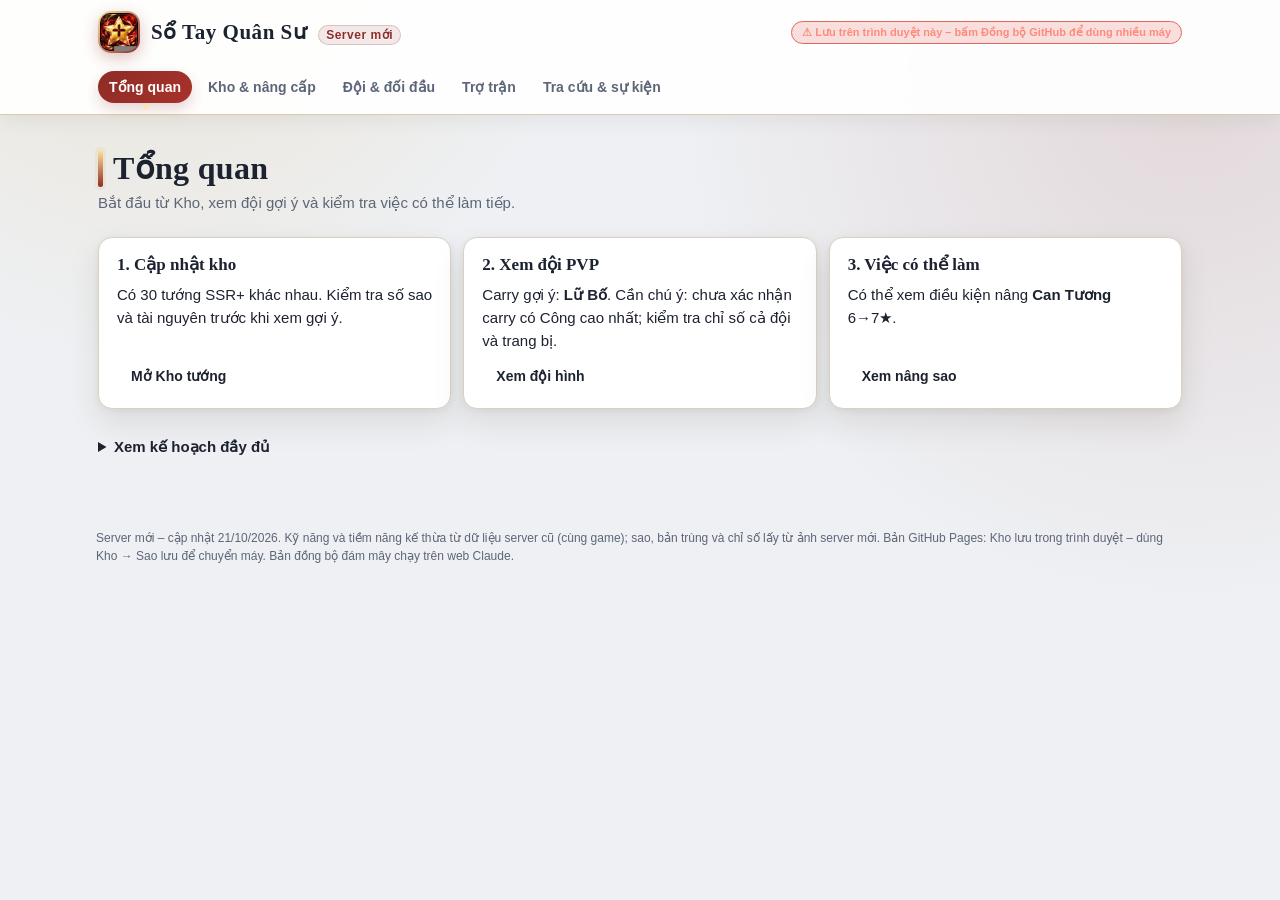
==== index.html @ fe2e0cab "Kỳ quan: Hoàng Hạc Lâu, Đại Nhạn Tháp vào Kho; đủ thiên phú Đại Nhạn Tháp Co-Authored-By: Claude Opu" ====
<!doctype html>
<html lang="vi">
<head>
<meta charset="utf-8">
<meta name="viewport" content="width=device-width, initial-scale=1, viewport-fit=cover">
<title>Sổ Tay Quân Sư S2</title>
<meta name="theme-color" content="#17130f">
<link rel="icon" href="assets/images/site-icon-fantasy.jpg">
<link rel="stylesheet" href="style.css?v=4750acec">
</head>
<body>

<header>
  <div class="bar">
    <div class="brand"><div class="seal"><img src="[data-uri]" alt="Biểu tượng Tam Quốc Tứ Thời Ca"></div><h1>Sổ Tay Quân Sư <small style="font:600 12px var(--body);color:var(--muted)">Server mới</small></h1></div><span class="sync" id="kSync2" style="margin-left:10px;font-size:11px">Đang tải…</span>
    <button class="nav-toggle" id="nav-toggle" type="button" aria-controls="app-nav" aria-expanded="false">Menu <span id="nav-current">Tổng quan</span></button>
    <div class="nav-backdrop" id="nav-backdrop" hidden></div>
    <nav id="app-nav" role="tablist" aria-label="Nhóm chức năng">
      <button id="nav-close" type="button">Đóng menu</button>
      <button role="tab" id="t-plan" aria-selected="true" data-tab="plan">Tổng quan</button>
      <button role="tab" id="t-kho-nangcap" aria-selected="false" data-tab="kho-nangcap">Kho &amp; nâng cấp</button>
      <button role="tab" id="t-doi-doidau" aria-selected="false" data-tab="doi-doidau">Đội &amp; đối đầu</button>
      <button role="tab" id="t-trotran" aria-selected="false" data-tab="trotran">Trợ trận</button>
      <button role="tab" id="t-tracuu" aria-selected="false" data-tab="tracuu">Tra cứu &amp; sự kiện</button>
    </nav>
  </div>
</header>
<main>
  <div class="subnav" id="subnav" hidden role="group"></div>
  <section id="plan">
    <h2>Tổng quan</h2>
    <p class="lead">Bắt đầu từ Kho, xem đội gợi ý và kiểm tra việc có thể làm tiếp.</p>
    <div id="planBox"><p class="meta">Đang tính…</p></div>
  </section>

  <section id="doi" hidden>
    <h2>Đội hình tối ưu</h2>
    <p class="lead">Xếp theo tiềm năng tối đa (đủ sao và Nhập Thánh). Bấm vào tướng để xem chi tiết kỹ năng.</p>
    <div class="modes" id="modes"></div>
    <div class="khobar" style="margin:8px 0"><button class="btn ghost" id="exTeam">Tải ảnh đội hình</button><span class="meta" id="exMsg"></span></div>
    <div id="teamview"></div>
    <div class="panel" id="teamOpt" style="margin-top:18px"></div>
    <div class="panel" id="teamLate" style="margin-top:18px"></div>
    <div class="panel" id="teamAlt" style="margin-top:18px"></div>
    <div class="panel" id="teamRadar" style="margin-top:18px"></div>
  </section>

  <section id="tuong" hidden>
    <h2>Danh sách tướng</h2>
    <p class="lead">Điểm 1–5 theo tiềm năng tối đa, do Claude chấm dựa trên mô tả kỹ năng trong ảnh, không phải số liệu của game.</p>
    <div class="tools">
      <input id="q" type="search" placeholder="Tìm tướng hoặc từ khóa kỹ năng (ví dụ: Nộ, choáng, khiên)" aria-label="Tìm tướng">
      <select id="sort" aria-label="Sắp xếp">
        <option value="tong">Sắp xếp: Tổng điểm</option>
        <option value="pvp">Sắp xếp: PVP</option>
        <option value="boss">Sắp xếp: Boss</option>
        <option value="pve">Sắp xếp: PVE</option>
        <option value="sao">Sắp xếp: Sao hiện tại</option>
        <option value="name">Sắp xếp: Tên</option>
      </select>
    </div>
    <div class="filters" id="filters"></div>
    <div class="grid" id="grid"></div>
    <div class="panel" id="cmpPanel" style="margin-top:18px">
      <h3>So sánh hai tướng</h3><p class="meta">Chọn 2 tướng, hoặc mở chi tiết một tướng rồi bấm "So sánh".</p>
      <div class="tools">
        <label for="analysis-hero1">Tướng 1</label><select id="analysis-hero1" aria-label="Chọn tướng thứ nhất"></select>
        <label for="analysis-hero2">Tướng 2</label><select id="analysis-hero2" aria-label="Chọn tướng thứ hai"></select>
      </div>
      <div id="analysis-compare" aria-live="polite"></div>
    </div>
  </section>


  <section id="vs" hidden>
    <h2>Đối đầu</h2>
    <p class="lead">Nhập tướng địch theo ô (1–3 hàng trước, 4–6 hàng sau). File phân loại vai trò và gợi ý đội khắc chế từ kho của bạn. Đây là gợi ý theo luật rút ra từ kỹ năng, không phải mô phỏng trận.</p>
    <div class="khobar"><label for="vsMode">Phụ bản</label><select id="vsMode"></select></div>
    <div class="panel" id="vsModeInfo" style="margin:8px 0 12px;padding:12px 14px"></div>
    <div class="khobar" id="vsCond" hidden><span>Điều kiện sao:</span>
      <label>Tử vong tối đa <select id="vsDeath"><option value="">không</option><option>0</option><option>1</option><option>2</option><option>3</option></select></label>
      <label>Tối đa <select id="vsPheMax"><option value="">–</option><option>0</option><option>1</option><option>2</option><option>3</option><option>4</option><option>5</option></select> tướng phe <select id="vsPhe"><option>3Q</option><option>Hán</option><option>Tần</option><option>Đường</option></select></label>
      <input id="vsCondTxt" placeholder="Điều kiện khác (ghi chú)" style="flex:1;min-width:140px"></div>
    <div class="khobar" id="vsWave" hidden><label for="vsN">Số tướng được ra trận</label><select id="vsN">${""}</select>
      <span>Ô có Buff:</span><span id="vsBuff"></span><input id="vsBuffTxt" placeholder="Buff là gì? (tùy chọn)" style="flex:1;min-width:160px"></div>
    <div class="khobar ocr" hidden><button class="btn" id="ocrPre">📷 Đọc ảnh trước trận</button><span class="meta" id="ocrPreMsg">Chọn ảnh màn hình "Chuẩn bị trước trận" – trang tự điền đội địch, cấp, sao, lực chiến.</span><input type="file" id="ocrPreF" accept="image/*" hidden></div>
    <div class="vsgrid" id="vsSlots"></div>
    <div class="khobar" style="margin-top:12px">
      <label for="vsLv">Cấp địch</label><input id="vsLv" type="number" min="1" placeholder="vd 153"><label for="vsSt">Sao địch</label><input id="vsSt" type="number" min="1" max="20" placeholder="vd 9" style="width:70px" title="Sao chung cho cả đội địch – ô nào khác thì nhập riêng ở ô đó">
      <label for="vsMy">Cấp đội mình <span class="meta">(= Cấp chung ở Kho)</span></label><input id="vsMy" type="number" min="1" placeholder="vd 130">
      <label for="vsLcMe">Lực chiến mình</label><input id="vsLcMe" placeholder="vd 290vạn6676" style="width:130px">
      <label for="vsLcEn">Lực chiến địch</label><input id="vsLcEn" placeholder="vd 307vạn3593" style="width:130px">
      <button class="btn" id="vsGo">Phân tích</button><button class="btn ghost" id="vsClr">Xóa</button>
    </div>
    <div id="vsOut"></div>
    <div class="panel" style="margin-top:16px"><h3>Nhật ký trận</h3>
      <p class="meta" style="margin:0 0 8px">Sau mỗi trận, lưu lại đội địch đang nhập ở trên kèm kết quả. Dần dần trang chỉ ra kiểu đội bạn hay thua.</p>
      <div class="khobar"><select id="blMode"></select><select id="blTeam" title="Đội của bạn đã đánh trận này"></select>
      <input id="blR" type="number" min="1" max="20" placeholder="Số hiệp" style="width:80px" title="Trận kết thúc ở hiệp mấy">
      <input id="blCar" placeholder="ST carry mình (vd 145vạn)" style="width:150px" title="Sát thương của carry đội mình">
      <input id="blMe" placeholder="Tổng ST mình" style="width:110px"><input id="blEn" placeholder="Tổng ST địch" style="width:110px">
      <input id="blNote" placeholder="Ghi chú (tùy chọn)" style="flex:1;min-width:140px"><button class="btn" id="blWin">Lưu: Thắng</button><button class="btn ghost" id="blLose">Lưu: Thua</button><span class="meta" id="blMsg"></span></div>
      <details class="blgrid" style="margin-top:8px"><summary>Nhập sát thương từng ô (tự cộng tổng, tự lấy ST carry)</summary>
        <div class="blg"><div><b>Đội mình</b><div id="blS1"></div></div><div><b>Đội địch</b><div id="blS2"></div></div></div>
        <p class="meta">Gõ đúng như trong game: <code>69.3vạn</code>, <code>358vạn</code>, <code>68619</code>. Ô "Tổng ST" và "ST carry" ở trên tự điền.</p></details>
      <div class="khobar ocr" hidden style="margin-top:8px"><button class="btn ghost" id="ocrRes">📷 Đọc ảnh kết quả</button><span class="meta" id="ocrResMsg">Chọn ảnh bảng kết quả trận – tự điền số hiệp, sát thương, thắng/thua.</span><input type="file" id="ocrResF" accept="image/*" hidden></div>
      <div id="blList"></div></div>
  </section>

  <section id="kho" hidden>
    <h2>Kho tướng</h2>
    <p class="lead">Chọn thẻ tướng để nâng sao hoặc xem Tuyệt kỹ khi đã Nhập Thánh. Quay được tướng mới thì bấm <b>Thêm tướng</b>.</p>
    <div class="khobar">
      <label for="orb">Cầu cam</label><input id="orb" type="number" min="0">
      <label for="kLv">Cấp chung</label><input id="kLv" type="number" min="1" max="999" style="width:80px" placeholder="vd 130">
      <label for="kOd">Cầu cam/ngày</label><input id="kOd" type="number" min="0" style="width:80px" placeholder="vd 300">
      <button class="btn" id="kAdd">Thêm tướng</button><button class="btn ghost" id="kBulk">Nhập nhanh</button>
      <button class="btn ghost" id="kDelMany">Xóa nhiều</button><button class="btn ghost" id="kUndo">Hoàn tác</button>
      <button class="btn ghost" id="kIO">Sao lưu / Khôi phục</button>
      <button class="btn ghost" id="kGH" hidden>Đồng bộ GitHub</button>
      <span class="sync" id="kSync">Chỉ lưu trên máy này</span>
    </div>
    <div class="panel" id="kHint"></div>
    <div class="filters" id="kFilter"></div>
    <details class="panel" id="khoCov" style="margin:10px 0"></details>
    <div class="panel" id="khoLink" style="margin:10px 0" hidden></div>
    <details class="panel" id="khoHunt" style="margin:10px 0"></details>
    <div class="kview" role="group" aria-label="Kiểu hiển thị"><button data-kv="card">Thẻ</button><button data-kv="list">Danh sách</button></div>
    <div id="kList" class="klist"></div>
    <div class="panel" style="margin-top:16px"><h3>Lịch sử</h3><ol id="kLog" class="klog"></ol></div>
  </section>

  <section id="cp" hidden>
    <h2>Phân công pháp</h2>
    <p class="lead">Phân theo số ô đang mở của từng tướng và giới hạn "Số người đeo" của từng cuốn. Mỗi cuốn đều nằm trong giới hạn. Trước khi đeo, gỡ sách khỏi các tướng không ra trận.</p>
    <div class="filters cptbar" style="position:sticky;top:0;z-index:5;background:var(--bg,#fff);padding:6px 0;margin:0 0 8px"><button class="chip" data-cpt="phan">Phân sách</button> <button class="chip" data-cpt="kho" data-bkq="Tuyệt Đại">Tuyệt Đại</button> <button class="chip" data-cpt="kho" data-bkq="Đỏ">Đỏ</button> <button class="chip" data-cpt="kho" data-bkq="Cam">Cam</button> <button class="chip" data-cpt="kho" data-bkq="Tím">Tím</button> <button class="chip" data-cpt="info">Bảng &amp; cơ chế</button></div>
    <div id="cp2"></div>
    <div class="cpt cpt-info">
    <div id="alloc" class="alloc"></div>
    <h3 class="sub">Kho công pháp</h3>
    <p class="meta" style="margin:0 0 10px">Đang đeo / tối đa tính theo bảng phân ở trên. "Dư" là số bản thừa để nâng sao cuốn đó.</p>
    <div class="tablewrap"><table class="books">
      <thead><tr><th>Công pháp</th><th>Bậc</th><th>Sao</th><th>Đeo</th><th>Dư</th><th>Hiệu ứng hiện tại</th><th>Khi max</th><th>Hợp với</th></tr></thead>
      <tbody id="bookbody"></tbody></table></div>
    <div class="cols2" style="margin-top:16px">
      <div class="panel"><h3>Cơ chế công pháp</h3><ul>
        <li>Tướng 6★ mới mở ô công pháp; tối đa 8 ô ở 15★.</li>
        <li>Sao của cuốn sách quyết định số người được đeo cùng lúc và độ mạnh hiệu ứng.</li>
        <li>Mỗi sao của sách cộng cấp Bảo Điển (Tím +1, Cam +5, Đỏ +10). Bảo Điển Lv200 cho cả đội +7% Tăng ST và +7% Giảm ST; hiện đang Lv163.</li>
      </ul></div>
      <div class="panel"><h3>Nên nâng sao sách nào</h3><ol class="prio">
        <li><b>Tây Thi</b> (dư 1): nguồn Nộ cho Lữ Bố, mỗi sao +8% xác suất.</li>
        <li><b>Bạch Khởi</b> (dư 1): lên 2★ mở thêm 1 người đeo, +3% xác suất Vết Nứt.</li>
        <li><b>Thuần Vu Quỳnh, Tuân Úc</b> (dư 4): đủ bản thì nâng để cộng cấp Bảo Điển.</li>
        <li>Sách cam/đỏ cộng nhiều cấp Bảo Điển hơn sách tím, ưu tiên khi có bản dư.</li>
      </ol></div>
    </div>
    </div>
  </section>

  <section id="thanthu" hidden>
    <h2>Thần thú</h2>
    <p class="lead">Theo dõi thần thú đang có, số mảnh (50 mảnh = triệu hồi 1 con) và thứ tự nên đầu tư cho đội Lữ Bố. Hiệu quả ghi bên dưới là mốc <b>15★</b> theo ảnh trong game.</p>
    <div class="panel" id="ttOwned"></div>
    <div class="panel" style="margin-top:14px" id="ttPool"></div>
    <div class="panel" style="margin-top:14px" id="ttTalent"></div>
  </section>

  <section id="linhphu" hidden>
    <h2>Linh phù</h2>
    <p class="lead">Linh phù cộng chỉ số cho <b>toàn bộ tướng</b>. Chọn phẩm của từng ô để tính tổng; cộng phẳng bằng nhau cho mọi tướng nên không làm Lữ Bố mất vị trí Công cao nhất.</p>
    <div class="panel" id="lpTotal"></div>
    <div id="lpGrid" class="lpgrid" style="margin-top:14px"></div>
    <div class="panel" style="margin-top:14px"><h3>Còn thiếu dữ liệu</h3><ul><li>Số linh phù cùng bậc cần để <b>ghép</b> lên bậc kế (2 hay 3).</li><li>Giá trị ô <b>Tăng ST / Giảm ST</b> theo từng phẩm.</li><li>Điều kiện mở kỹ năng của từng linh thú (Huyền Anh, Tuế Dư, Bạch Tàng, Kim Tố, Chu Minh, Trường Doanh, Thanh Dương, Thương Linh).</li></ul><p class="meta">Gửi ảnh các mục này để web tính ghép và gợi ý chính xác.</p></div>
  </section>

  <section id="tienthuc" hidden>
    <h2>Tiên Thực</h2>
    <p class="lead">Kỳ Thảo gom thành <b>tổ hợp 1–3 cây</b>; tổ hợp <b>Giới Hạn</b> chỉ có trong thời gian giới hạn. Kích hoạt đủ 3 cây mở kỹ năng tổ hợp; nâng sao cả 3 cây lên mốc yêu cầu thì kỹ năng tự lên cấp. Thuộc tính sao của từng Kỳ Thảo cộng cho <b>toàn bộ tướng</b>.</p>
    <div class="panel" id="ttcBox"></div>
    <div class="panel" style="margin-top:14px"><h3>Cơ chế (theo mô tả trong game, 18/11)</h3><ul>
     <li>Mọi Kỳ Thảo Đỏ có cùng bảng HP/Công/Thủ theo sao; chỉ khác dòng % Kỳ Thảo (Công/HP/Thủ/toàn thuộc tính – nhiều khả năng chỉ tăng phần chỉ số do Kỳ Thảo cho) và Tăng hay Giảm ST Thêm (+0,5%/sao).</li>
     <li>Tiêu <b>mảnh Kỳ Thảo chỉ định</b> (50 mảnh) để kích hoạt; tiêu nguyên liệu chỉ định để nâng sao.</li>
     <li>Có kỹ năng tổ hợp áp dụng cho toàn thể tướng, có kỹ năng chỉ cho <b>tướng được trang bị</b>. Tướng <b>đạt 5★</b> mới trang bị được, mỗi tướng tối đa <b>1</b> kỹ năng Kỳ Thảo.</li>
     <li><b>Kỳ Thảo Kỳ Duyên</b>: rút bằng <b>Kỳ Thảo Linh Sách</b>, nhận khi tích nạp đạt mức chỉ định. Mỗi lần rút thêm 1 <b>Kỳ Thảo Linh Uẩn</b>, đổi Kỳ Thảo chỉ định ở Tiệm Kỳ Thảo (không bị xóa).</li>
     <li>Trước khi rút chọn <b>Kỳ Thảo Như Ý</b>; rút đủ số lần chắc chắn nhận. Ra Kỳ Thảo Đỏ sớm thì lượt bảo đảm <b>không reset</b>.</li>
    </ul></div>
  </section>
  <section id="kyquan" hidden>
    <h2>Kỳ quan</h2>
    <p class="lead">Kỳ quan ra trận tự kích hoạt kỹ năng trong chiến đấu, <b>chỉ cho tướng được xếp vào ô</b> (xác nhận 18/11); <b>20% thuộc tính</b> của Kỳ quan cộng cho toàn bộ tướng. Mỗi Kỳ quan cùng tên chỉ có 1.</p>
    <div class="panel" id="kqBox"></div>
    <div class="panel" style="margin-top:14px"><h3>Cơ chế (theo mô tả trong game, 18/11)</h3><ul>
     <li>Thu thập mảnh để kích hoạt Kỳ quan hoặc mở khóa ô cấp; tiêu vật liệu chỉ định để tăng cấp.</li>
     <li>Duyên Kỳ quan kích hoạt rồi thì nâng sao được; điều kiện nâng sao là <b>số ô cấp đã kích hoạt</b>.</li>
     <li><b>Kỳ Quan Bố Trận</b>: đạt số ô cấp chỉ định thì mở thêm vị trí tướng ra trận (ô 1 mở sẵn; ô 2–5 cần 3/6/9/12 ô).</li>
     <li>Tổng sao Kỳ quan đạt <b>14</b> mở Thức tỉnh Kỳ quan (bậc Thánh Tôn, tiêu Đá Thánh Tôn Kỳ Quan).</li>
    </ul></div>
    <div class="panel" id="kqTalent" style="margin-top:14px"></div>
  </section>
  <section id="chienhon" hidden>
    <h2>Chiến hồn</h2>
    <p class="lead">8 ô Chiến hồn cộng HP/Công/Thủ cho <b>toàn bộ tướng</b>. Nhóm <b>Mộc</b> (Công) mở thêm Tăng ST PVP, nhóm <b>Kim</b> (Thủ) mở thêm Miễn ST PVP ở các mốc nuôi dưỡng. Sửa cấp “+” khi bạn cường hóa trong game.</p>
    <div class="panel" id="chRes"></div>
    <div class="panel" style="margin-top:14px" id="chPlan"></div>
    <div id="chGrid" class="lpgrid" style="margin-top:14px"></div>
    <div class="panel" style="margin-top:14px"><h3>Cơ chế (theo mô tả trong game)</h3><ul>
      <li><b>Nuôi dưỡng</b>: tiêu [Kết Tinh Diệu Tinh] để tăng thuộc tính cơ bản; đạt cấp nhất định mở thêm thuộc tính theo giai đoạn. Đổi Chiến hồn khác <b>giữ cấp nuôi dưỡng của ô</b>.</li>
      <li><b>Cộng hưởng</b>: khi cả 8 Chiến hồn đang trang bị đạt cấp yêu cầu → nhận buff thuộc tính nuôi dưỡng.</li>
      <li><b>Nâng sao</b>: nuốt Chiến hồn cùng loại để lấy Điểm Nâng Sao (phẩm càng cao càng nhiều điểm). Đổi Chiến hồn <b>không giữ sao</b>; nuốt Chiến hồn có sao thì quy đổi điểm có hao hụt.</li>
      <li><b>Tẩy dòng</b> (Chiến hồn Đỏ trở lên): tiêu [Tinh Tủy Ngọc]/[Tinh Tủy Lưu Ly]. Loại Công và Thủ có bộ dòng khác nhau; mỗi dòng là duy nhất; tẩy cao cấp chắc chắn ra dòng Cam+; khóa dòng tốn thêm; mỗi lần tẩy cộng EXP tẩy (đầy EXP tăng chỉ số cơ bản cho toàn bộ tướng); Cổ Đế và cấp Thức Tỉnh Cổ Đế tăng xác suất dòng tốt. Đổi Chiến hồn <b>không giữ dòng</b>.</li>
      <li>Phẩm càng cao thì chỉ số gốc càng cao và nhiều dòng ngẫu nhiên hơn; phẩm <b>Đa Sắc</b> có hiệu ứng bộ.</li></ul>
      <p class="meta">Chưa có dữ liệu: ngưỡng các cấp Cộng hưởng khác ngoài cấp 7 (+40), giá trị buff Cộng hưởng, các mốc mở thêm đã qua (ảnh chỉ cho mốc kế tiếp), ý nghĩa ô T/P/B/C (đang 0/4), hiệu ứng bộ Đa Sắc.</p></div>
  </section>

  <section id="tuyetky" hidden>
    <h2>Tuyệt kỹ (Nhập Thánh)</h2>
    <p class="lead">Từ <b>Nhập Thánh 2 lửa</b>, mỗi mốc lửa mở 1 hàng Tuyệt kỹ, chọn 1 trong 4 (đổi được). Bảng dưới liệt kê tướng đã Nhập Thánh, Tuyệt kỹ đang chọn và gợi ý theo vai trò của tướng (bảng <code>SYN</code>). Hàng chưa mở vẫn hiện để lên kế hoạch trước.</p>
    <div class="acts" style="justify-content:flex-start"><button class="btn ghost" type="button" id="tkAll" hidden>Xem tất cả tướng Nhập Thánh</button></div><div id="tkList"></div>
    <div class="panel" style="margin-top:14px"><h3>Còn thiếu dữ liệu</h3><ul><li>Tuyệt kỹ hàng <b>Nhập Thánh 4, 5 và Thánh Tôn</b> (đang khóa).</li><li>4 lựa chọn mỗi hàng có <b>giống nhau cho mọi tướng</b> không (hiện mới có ảnh của Lữ Bố).</li><li>Nộ của Lữ Bố có giới hạn tối đa không (ảnh hưởng giá trị “Càng Đánh Càng Mạnh”).</li></ul></div>
  </section>

  <section id="trangbi" hidden>
    <h2>Trang bị</h2>
    <p class="lead">Chưa có dữ liệu trang bị. Gửi ảnh màn hình trang bị (danh sách món, chỉ số từng phẩm, cách cường hóa/ghép) để bổ sung tab này.</p>
    <div class="panel"><h3>Nguyên tắc đã chốt</h3><ul><li>Lữ Bố: Bạo Kích &gt; Trúng &gt; Công – luôn giữ Công cao nhất đội.</li><li>Hỗ trợ/tank: HP, Thủ, Miễn ST; Công thấp hơn Lữ Bố.</li></ul></div>
  </section>


  <section id="sao" hidden>
    <h2>Nâng sao</h2>
    <p class="lead">Bảng tự tính theo sao hiện tại trong Kho: mốc kế tiếp, bản trùng, tướng nguyên liệu (không tính tướng đội chính) và cầu cam.</p>
    <div class="cash"><label for="cash">Nguyên liệu đang có</label><input id="cash" type="number" min="0"></div>
    <div class="tablewrap"><table>
      <thead><tr><th>Tướng</th><th>Sao</th><th>Mở khi lên sao kế</th><th>Bản sao</th><th>Tướng cùng phe</th><th>Nguyên liệu</th><th>Trạng thái</th><th>Lưu ý</th></tr></thead>
      <tbody id="upbody"></tbody>
    </table></div>
    <div class="panel" style="margin-top:16px"><h3>Lộ trình dài hạn</h3><p class="meta" style="margin:0 0 8px">Chọn tướng và mốc sao muốn đạt: trang cộng dồn bản trùng, tướng nguyên liệu, cầu cam và so với kho.</p><div id="road"></div></div>
    <div class="legend">
      <span><i class="star" style="background:#d9a521"></i>Vàng 1–5 = 1–5★</span>
      <span><i class="star" style="background:#d1453b"></i>Đỏ 1–5 = 6–10★</span>
      <span><i class="star" style="background:linear-gradient(135deg,#7bc6ff,#c48bff,#ffb3d9)"></i>Cầu vồng 1–5 = 11–15★, sau đó là Nhập Thánh</span>
    </div>
    <div class="panel" style="margin-top:16px"><h3>Mở ô công pháp (kỳ sách) theo sao</h3>
      <div class="tablewrap" style="border:0"><table style="min-width:520px"><thead><tr><th>Sao</th><th>6★</th><th>9★</th><th>10★</th><th>12★</th><th>14★</th><th>15★</th></tr></thead>
      <tbody><tr><td>Ô mở thêm</td><td class="num">2</td><td class="num">+1</td><td class="num">+2</td><td class="num">+1</td><td class="num">+1</td><td class="num">+1</td></tr>
      <tr><td>Tổng ô</td><td class="num">2</td><td class="num">3</td><td class="num">5</td><td class="num">6</td><td class="num">7</td><td class="num">8</td></tr></tbody></table></div>
      <p class="meta" style="margin:8px 0 0">Dưới 6★ chưa đeo được công pháp. Lên 9★ và 10★ vừa mở Đặc tính vừa mở thêm ô, nên đáng nâng gấp đôi.</p>
      <div id="slotplan" style="margin-top:12px"></div></div>
    <div class="cols2" style="margin-top:16px">
      <div class="panel"><h3>Thứ tự mốc nên nâng</h3><ol class="prio" id="prio"></ol></div>
      <div class="panel"><h3>Cầu cam theo mốc sao</h3>
        <div class="tablewrap" style="border:0"><table style="min-width:420px"><thead><tr><th>Mốc</th><th>Cầu cam</th><th>Nguồn số liệu</th></tr></thead><tbody>
        <tr><td>5→6★</td><td class="num">0</td><td>Bạn xác nhận (1 bản trùng + 1 tướng 5★ cùng phe)</td></tr>
        <tr><td>6→7★</td><td class="num">1,000</td><td>Hồng Phất Nữ</td></tr>
        <tr><td>7→8★</td><td class="num">1,000</td><td>Vệ Thanh</td></tr>
        <tr><td>8→9★</td><td class="num">2,000</td><td>Lý Long Cơ, Thương Ưởng</td></tr>
        <tr><td>9→10★</td><td class="num">1,000</td><td>Bạn xác nhận (1 tướng 6★ cùng phe, không cần bản trùng)</td></tr>
        <tr><td>10→11★</td><td class="num">3,000</td><td>Ban Chiêu (server cũ)</td></tr>
        <tr><td>11→12★</td><td class="num">2,000</td><td>Điêu Thuyền (server cũ)</td></tr>
        <tr><td>12→13★</td><td class="num">5,000</td><td>Tây Thi (server cũ)</td></tr>
        <tr><td>13→14★</td><td class="num">2,500</td><td>Lý Long Cơ (server cũ)</td></tr>
        <tr><td>15★→Nhập Thánh 1</td><td class="num">5,000</td><td>+ 2 bản trùng + 1 tướng cùng phe 10★</td></tr>
        <tr><td>NT1→NT2</td><td class="num">4 × 3,000</td><td>4 ô: 2 tướng 6★ cùng phe / 1 tướng 6★ cùng phe / tướng 8★ / 10★ bất kỳ</td></tr>
        <tr><td>NT2→NT3</td><td class="num">4 × 3,000</td><td>4 ô: bản trùng 6★ / tướng 8★ / 7★ / 10★ bất kỳ</td></tr>
        </tbody></table></div>
        <p class="meta" style="margin:8px 0 0">Mốc mở Đặc tính (9, 11, 13★) tốn nhiều hơn mốc chỉ số.</p></div>
      </div>
    <div class="cols2" style="margin-top:16px">
      <div class="panel"><h3>Cơ chế nâng sao</h3><ul>
        <li>Mỗi lần lên sao cần nguyên liệu, có thể cần thêm 1 bản sao của chính tướng đó và tướng cùng phe đạt số sao yêu cầu.</li>
        <li><b>Tướng cùng phe bị tiêu hao.</b> Trước khi bấm, kiểm tra ô nguyên liệu không chọn nhầm tướng trong đội chính (ví dụ Vương Chiêu Quân khi nâng Ban Chiêu).</li>
        <li>Mỗi bậc sao tăng hệ số HP, Công, Thủ và nâng giới hạn cấp.</li>
        <li>Ưu tiên mốc Đặc tính (9, 11, 13★, Nhập Thánh) hơn mốc chỉ số.</li>
      </ul></div>
    </div>
  </section>

  <section id="quy" hidden>
    <h2>Quy tắc xây đội</h2>
    <p class="lead">Nguyên tắc <b>tự suy ra từ Kho hiện tại</b>: tướng đang có và số sao, kỹ năng từng mốc sao, phân loại vai trò và đội hình. Đổi kho hay nâng sao thì quy tắc đổi theo.</p>
    <div class="cols2">
      <div class="panel"><h3>Nguyên tắc theo kho của bạn</h3><div id="quyDyn"></div></div>
      <div>
        <div class="panel"><h3>Cơ chế game (cố định)</h3><ul>
          <li><b>6★ là mốc bắt buộc:</b> giới hạn cấp 100 → 145, chỉ số ×1.2, Nộ cơ bản +2, mở 2 ô công pháp.</li>
          <li><b>Ô công pháp theo sao:</b> 6★: 2 · 9★: 3 · 10★: 5 · 12★: 6 · 14★: 7 · 15★: 8. Mốc đặc tính: 9★, 11★, 13★, Nhập Thánh.</li>
          <li><b>Ô đội hình:</b> 1–3 hàng trước, 4–6 hàng sau; 1-4, 2-5, 3-6 cùng làn. Đòn đơn thể đánh ô trước cùng làn trước.</li>
          <li><b>Thứ tự ra đòn:</b> PVP: <b>bên phòng thủ (bị khiêu chiến) đi trước</b> – thần thú có kỹ năng ra chiêu của bên đó đánh đầu tiên, rồi xen kẽ ô1 phòng thủ → ô1 khiêu chiến → ô2…; khi bạn đi đánh, tướng địch ô 1 ra đòn trước mọi tướng của bạn; khi bạn bị đánh, ô 1 của <b>đội phòng thủ</b> của bạn được ra đòn trước; PVE đội ta ra trước. PVP tối đa 20 hiệp, phụ bản 15, Rèn luyện Bang 5.</li>
          <li><b>Nâng sao tiêu hao tướng cùng phe</b> ở số sao yêu cầu – không dùng tướng đội chính làm nguyên liệu.</li>
          <li><b>Linh phù, thần thú</b> cộng cho toàn bộ tướng – không làm đổi thứ tự Công giữa các tướng.</li>
        </ul></div>
        <div class="panel" style="margin-top:14px"><h3>Cần kiểm tra</h3><div id="quyChk"></div></div>
      </div>
    </div>
  </section>
  <section id="evlist" hidden>
    <h2>Lịch sự kiện</h2>
    <p class="lead">Theo dõi các sự kiện theo tuần, tháng: hạn kết thúc, mục tiêu, phần thưởng và ghi chú. Lưu cùng Kho nên đồng bộ giữa các máy.</p>
    <div class="panel" id="evBox"></div>
  </section>

  <section id="codviem" hidden>
    <h2>Thí Luyện Cổ Đế Viêm</h2>
    <p class="lead">Theo dõi đội hình đánh boss và đọc lại thống kê trận. Số liệu bên dưới được chép từ ảnh kết quả bạn gửi; do ảnh không hiển thị rõ tên từng tướng trong bảng xám, hàng được ghi theo vị trí thay vì đoán tên.</p>
    <div class="cols2">
      <div class="panel">
        <h3>Quy tắc sự kiện</h3>
        <ul>
          <li>Mỗi ngày có thể khiêu chiến không giới hạn; lấy ST mỗi trận để thống kê.</li>
          <li>Lần đầu trong ngày đạt mục tiêu ST sẽ nhận thưởng tiến độ ngày; tiến độ làm mới lúc 5:00.</li>
          <li>Khi sự kiện kết thúc, dùng ST cao nhất kỳ này để xếp hạng và phát thưởng.</li>
          <li>Khi khiêu chiến boss, ra trận Cổ Đế kỳ này giúp toàn bộ tướng nhận buff thuộc tính; Thức Tỉnh Cổ Đế bậc càng cao thì buff càng cao.</li>
        </ul>
      </div>
      <div class="panel">
        <h3>Đọc kết quả hiện tại</h3>
        <p><b>Trạng thái trong ảnh:</b> hiệp 4/5.</p>
        <p>Đội của bạn có một tướng đạt <b>20,7 vạn sát thương</b> (MVP) và một tướng hồi phục <b>33,6 vạn</b>. Một tướng nhận <b>66,8 vạn sát thương</b>, cao nhất ở cột chịu ST.</p>
        <p class="meta">Chưa đủ dữ liệu để kết luận nguyên nhân thất bại hoặc xác định chính xác tên tướng theo từng hàng. Hãy dùng bảng dưới để so sánh vai trò và các lần đánh tiếp theo.</p>
      </div>
    </div>
    <div class="panel" style="margin-top:14px">
      <h3>Đội của bạn — số liệu từ ảnh</h3>
      <div class="table-wrap">
        <table class="codviem-table">
          <thead><tr><th>Vị trí</th><th>Sát thương</th><th>Trị liệu</th><th>Chịu ST</th></tr></thead>
          <tbody>
            <tr><td>Tướng 1</td><td>15.227</td><td>0</td><td>57,4 vạn</td></tr>
            <tr><td>Tướng 2</td><td>0</td><td>22,9 vạn</td><td>66,8 vạn</td></tr>
            <tr><td>Tướng 3</td><td>13.986</td><td>0</td><td>50,1 vạn</td></tr>
            <tr><td><b>Tướng 4 · MVP</b></td><td><b>20,7 vạn</b></td><td>0</td><td>46,5 vạn</td></tr>
            <tr><td>Tướng 5</td><td>9.253</td><td>0</td><td>62,9 vạn</td></tr>
            <tr><td>Tướng 6</td><td>5.818</td><td><b>33,6 vạn</b></td><td>57,1 vạn</td></tr>
          </tbody>
        </table>
      </div>
      <h3 style="margin-top:18px">Đội boss — số liệu từ ảnh</h3>
      <div class="table-wrap">
        <table class="codviem-table">
          <thead><tr><th>Vị trí</th><th>Sát thương</th><th>Trị liệu</th><th>Chịu ST</th></tr></thead>
          <tbody>
            <tr><td>Boss 1</td><td>71,1 vạn</td><td>0</td><td>21,7 vạn</td></tr>
            <tr><td>Boss 2</td><td>35,9 vạn</td><td>0</td><td>9.253</td></tr>
            <tr><td>Boss 3</td><td>54,8 vạn</td><td>0</td><td>5.818</td></tr>
            <tr><td>Boss 4</td><td>38,8 vạn</td><td>0</td><td>9.496</td></tr>
            <tr><td><b>Boss 5 · ST cao nhất</b></td><td><b>122 vạn</b></td><td>0</td><td>4.662</td></tr>
            <tr><td>Boss 6</td><td>17,9 vạn</td><td>0</td><td>4.662</td></tr>
          </tbody>
        </table>
      </div>
      <p class="meta">Lưu ý: số liệu và thứ tự hàng được chép theo những gì đọc được trên ảnh; không quy đổi các giá trị không có đơn vị “vạn”, và không gán tên tướng khi ảnh chưa đủ rõ.</p>
    </div>
    <div class="panel" style="margin-top:14px">
      <h3>Ghi chú lần đánh tiếp theo</h3>
      <label for="codviem-note">Ghi lại thay đổi đội hình, kết quả hoặc điều cần thử</label>
      <textarea id="codviem-note" rows="4" placeholder="Ví dụ: đổi vị trí chủ lực, ghi ST cao nhất, ghi lý do hết thời gian..."></textarea>
      <div class="row-actions" style="display:flex;gap:8px;flex-wrap:wrap;margin-top:8px">
        <button class="btn" type="button" id="codviem-save">Lưu ghi chú</button>
        <button class="btn ghost" type="button" id="codviem-clear">Xóa ghi chú</button>
        <span id="codviem-status" class="meta" aria-live="polite"></span>
      </div>
      <p class="meta">Ghi chú lưu cùng Kho: trên web Claude được đồng bộ giữa các thiết bị; trên bản GitHub chỉ lưu trong trình duyệt này (dùng Kho → Sao lưu để chuyển máy).</p>
    </div>
  </section>

  <section id="camnang" hidden>
    <h2>Cẩm nang tướng &amp; trận hình</h2>
    <p class="lead">Bản tóm tắt để nhìn nhanh hệ thống tướng, chọn vai trò và bắt đầu dựng một đội 6 người có mục tiêu rõ ràng.</p>

    <h3 class="sub">Bốn phe chính</h3>
    <div class="guide-grid">
      <article class="guide-card"><div class="guide-mark">魏</div><h3>Tam Quốc</h3><p>Một trong bốn phe nền tảng. Đối chiếu phe khi tìm Duyên Phận và chọn nguyên liệu nâng sao.</p></article>
      <article class="guide-card faction-han"><div class="guide-mark">漢</div><h3>Hán</h3><p>Tướng cùng phe có xu hướng bổ trợ lẫn nhau trong bộ kỹ năng; kiểm tra hiệu ứng thực tế trước khi chốt đội.</p></article>
      <article class="guide-card faction-tan"><div class="guide-mark">秦</div><h3>Tần</h3><p>Dùng bộ lọc Phe trong mục <b>Tướng</b> hoặc <b>Kho</b> để theo dõi bản trùng và nguyên liệu cùng phe.</p></article>
      <article class="guide-card faction-duong"><div class="guide-mark">唐</div><h3>Đường</h3><p>Không bắt buộc phải chỉ dùng một phe: ưu tiên Duyên Phận và sự ăn khớp kỹ năng của đội hiện có.</p></article>
    </div>

    <h3 class="sub">Vai trò trong đội</h3>
    <div class="guide-grid roles">
      <article class="guide-card role-def"><div class="guide-mark">盾</div><h3>Phòng thủ</h3><p>Thường hợp hàng trước để gánh sát thương, che chắn cho chủ lực phía sau.</p></article>
      <article class="guide-card role-mage"><div class="guide-mark">術</div><h3>Thuật Sĩ</h3><p>Tạo giá trị bằng kỹ năng diện rộng, khống chế hoặc hiệu ứng đặc biệt; xem kỹ mô tả kỹ năng từng tướng.</p></article>
      <article class="guide-card role-atk"><div class="guide-mark">攻</div><h3>Tấn công</h3><p>Ưu tiên trang bị và chỉ số Công cho một chủ lực rõ ràng, nhất là khi kỹ năng đồng đội nhắm tướng Công cao nhất.</p></article>
      <article class="guide-card role-sup"><div class="guide-mark">援</div><h3>Bổ Trợ</h3><p>Gia tăng nhịp vận hành đội thông qua hồi phục, khiên, nộ khí hoặc các hiệu ứng tăng cường.</p></article>
    </div>

    <div class="guide-layout">
      <div class="panel">
        <h3>Phẩm chất &amp; nâng phẩm</h3>
        <div class="tablewrap" style="margin-top:12px"><table style="min-width:520px"><thead><tr><th>Phẩm chất</th><th>Nhận diện</th><th>Ưu tiên sử dụng</th></tr></thead><tbody>
          <tr><td><b>R</b></td><td>Lam</td><td>Thường dùng làm nền hoặc nguyên liệu, tùy điều kiện nâng phẩm trong game.</td></tr>
          <tr><td><b>SR</b></td><td>Tím</td><td>Đội chuyển tiếp hay nguyên liệu; giữ lại nếu đang cần đúng phe hoặc đúng bản trùng.</td></tr>
          <tr><td><b>SSR</b></td><td>Cam</td><td>Đánh giá theo kỹ năng, Duyên Phận và số bản đang có—không chỉ theo màu.</td></tr>
          <tr><td><b>SSR+</b></td><td>Truyền Thuyết</td><td>Ứng viên đầu tư dài hạn khi phù hợp đội; nâng phẩm cao hơn sẽ mở thêm kỹ năng.</td></tr>
          <tr><td><b>Thánh Tôn</b></td><td>Mốc tối đa</td><td>Đích phát triển cuối; đối chiếu các mốc mở kỹ năng trước khi dồn toàn bộ tài nguyên.</td></tr>
        </tbody></table></div>
      </div>
      <aside class="panel">
        <h3>Khởi đầu đội 6</h3>
        <ol class="guide-steps">
          <li><b>Chọn 1 chủ lực</b>Giữ Công cao nhất đội nếu bộ kỹ năng đồng minh có điều kiện theo chỉ số Công.</li>
          <li><b>Đặt tuyến trước</b>Ưu tiên tướng chịu đòn hoặc có hiệu ứng phòng thủ ở hàng trước.</li>
          <li><b>Bù vai trò còn thiếu</b>Thêm sát thương, khống chế hoặc hỗ trợ theo điểm yếu của đội.</li>
          <li><b>Kiểm tra Duyên Phận</b>Đổi từng vị trí để giữ tổ hợp có hiệu ứng kích hoạt thật sự.</li>
          <li><b>Thử trận rồi chỉnh</b>Đội mạnh trên giấy vẫn cần kiểm tra ở phụ bản, PVP hoặc boss.</li>
        </ol>
      </aside>
    </div>

    <div class="cols2" style="margin-top:18px">
      <div class="panel"><h3>Cách dùng nhanh trang này</h3><ul>
        <li>Vào <b>Tướng</b> để lọc phe, vai trò và mở chi tiết kỹ năng.</li>
        <li>Vào <b>Đội hình</b> để xem vị trí 1–3 hàng trước, 4–6 hàng sau và các Duyên Phận đang kích hoạt.</li>
        <li>Vào <b>Đối đầu</b> để nhập đội địch, sau đó điều chỉnh theo gợi ý từ kho của bạn.</li>
        <li>Vào <b>Kho</b> và <b>Nâng sao</b> trước khi tiêu hao bản trùng hoặc tướng cùng phe.</li>
      </ul></div>
      <div class="panel"><h3>Ưu tiên hữu ích</h3><ul>
        <li>Đừng đánh đổi một Duyên Phận mạnh chỉ để tăng một ít điểm Công cơ bản.</li>
        <li>Giữ tướng đội chính ngoài danh sách nguyên liệu cho đến khi xác nhận phương án nâng sao.</li>
        <li>Phân biệt chỉ số gốc với hiệu ứng trong trận: nộ khí, khiên, buff Công và giảm phòng thủ có thể đảo thứ hạng thực chiến.</li>
        <li>Ghi chú những câu chữ chưa rõ trong kỹ năng và kiểm tra lại trực tiếp trong game trước khi đầu tư lớn.</li>
      </ul></div>
    </div>
    <p class="guide-disclaimer"><b>Phạm vi thông tin:</b> Phe, vai trò, phẩm chất, đội tối đa 6 tướng, Duyên Phận và mốc Thánh Tôn được tổng hợp từ cẩm nang bạn cung cấp. Các gợi ý vận hành đội được ghi riêng như mẹo thực dụng; ưu tiên mô tả hiện hành trong game nếu có khác biệt.</p>
  </section>
</main>
<footer>Server mới – cập nhật 21/10/2026. Kỹ năng và tiềm năng kế thừa từ dữ liệu server cũ (cùng game); sao, bản trùng và chỉ số lấy từ ảnh server mới. Bản GitHub Pages: Kho lưu trong trình duyệt – dùng Kho → Sao lưu để chuyển máy. Bản đồng bộ đám mây chạy trên web Claude.</footer>

<dialog id="dlg" aria-labelledby="dlg-title">
  <div class="dh"><div id="dlg-token"></div><div><h3 id="dlg-title"></h3><div class="meta" id="dlg-meta"></div></div><button class="x" id="dlg-x" aria-label="Đóng">×</button></div>
  <div class="db" id="dlg-body"></div>
</dialog>
<script src="script.js?v=4750acec"></script>
</body>
</html>
---- style.css ----
/* Layout: thanh tab cố định trên, nội dung một cột rộng tối đa 1120px; đội hình vẽ thành sa bàn 2 hàng × 3 cột */
:root{
  --bg:#eef0f3; --surface:#ffffff; --surface-2:#f6f7f9; --ink:#1c2230; --muted:#5d6678; --line:#d9dde4;
  --accent:#a8322a; --accent-ink:#ffffff;
  --q3:#2f62b3; --han:#2f8a57; --tan:#b07d12; --duong:#7b4bb0; --code:#c0392b;
  --front:#fbe9e4; --back:#e6eef9;
  --good:#3c8d4f; --warn:#c08a16; --bad:#b2433a;
  --display:"Palatino Linotype","Book Antiqua",Palatino,Georgia,"Times New Roman",serif;
  --body:"Segoe UI",Roboto,"Helvetica Neue",Arial,sans-serif;
  --mono:Consolas,"SF Mono",Menlo,monospace;
  color-scheme:light;
}
@media (prefers-color-scheme: dark){ :root:not([data-theme="light"]){
  --bg:#12151b; --surface:#1b1f27; --surface-2:#222732; --ink:#e7e9ee; --muted:#9aa3b5; --line:#2f3542;
  --accent:#e0675d; --accent-ink:#1a0c0a;
  --q3:#6f9ae6; --han:#5cbf86; --tan:#e0b04a; --duong:#b18be6;
  --front:#3a2421; --back:#1e2b40;
  --good:#6cc27f; --warn:#e3b44f; --bad:#e2766c; color-scheme:dark }}
:root[data-theme="dark"]{
  --bg:#12151b; --surface:#1b1f27; --surface-2:#222732; --ink:#e7e9ee; --muted:#9aa3b5; --line:#2f3542;
  --accent:#e0675d; --accent-ink:#1a0c0a;
  --q3:#6f9ae6; --han:#5cbf86; --tan:#e0b04a; --duong:#b18be6;
  --front:#3a2421; --back:#1e2b40;
  --good:#6cc27f; --warn:#e3b44f; --bad:#e2766c; color-scheme:dark }
*{box-sizing:border-box}
html,body{margin:0}
body{background:var(--bg);color:var(--ink);font:15px/1.55 var(--body)}
header{position:sticky;top:0;z-index:10;background:var(--surface);border-bottom:1px solid var(--line)}
.bar{max-width:1120px;margin:0 auto;padding:10px 16px;display:flex;align-items:center;gap:16px;flex-wrap:wrap}
.brand{display:flex;align-items:center;gap:10px;margin-right:auto}
.seal{width:34px;height:34px;border-radius:6px;background:var(--accent);color:var(--accent-ink);display:grid;place-items:center;font:700 18px var(--display)}
.brand h1{font:600 20px var(--display);margin:0;letter-spacing:.02em}
.nav-toggle{display:none}.nav-backdrop[hidden]{display:none}
#nav-close{display:none}
nav{display:flex;gap:4px;flex-wrap:wrap}
nav button{font:600 14px var(--body);border:0;background:transparent;color:var(--muted);padding:8px 12px;border-radius:6px;cursor:pointer}
nav button[aria-selected="true"]{background:var(--surface-2);color:var(--ink);box-shadow:inset 0 -2px 0 var(--accent)}
main{max-width:1120px;margin:0 auto;padding:20px 16px 48px}
section[hidden]{display:none}
h2{font:600 24px var(--display);margin:4px 0 4px;text-wrap:balance}
.lead{color:var(--muted);margin:0 0 18px;max-width:70ch}
button:focus-visible,input:focus-visible,select:focus-visible{outline:2px solid var(--accent);outline-offset:2px}

/* mode switch */
.modes{display:flex;gap:8px;flex-wrap:wrap;margin-bottom:18px}
.modes button{font:600 14px var(--body);padding:8px 14px;border-radius:999px;border:1px solid var(--line);background:var(--surface);color:var(--ink);cursor:pointer}
.modes button[aria-pressed="true"]{background:var(--ink);color:var(--bg);border-color:var(--ink)}

.team{display:grid;grid-template-columns:minmax(0,1.1fr) minmax(0,1fr);gap:20px;align-items:start}
@media (max-width:820px){.team{grid-template-columns:minmax(0,1fr)}}
.board{background:var(--surface);border:1px solid var(--line);border-radius:10px;padding:16px}
.board-head{display:flex;justify-content:space-between;align-items:baseline;gap:12px;margin-bottom:12px;flex-wrap:wrap}
.board-head h3{font:600 18px var(--display);margin:0}
.score{font:600 13px var(--mono);color:var(--muted)}
.score b{color:var(--ink);font-size:18px}
.rowlab{font:600 11px var(--body);letter-spacing:.08em;text-transform:uppercase;color:var(--muted);margin:6px 0 6px}
.row{display:grid;grid-template-columns:repeat(3,minmax(0,1fr));gap:10px}
.row.front .slot{background:var(--front)} .row.back .slot{background:var(--back)}
.slot{border-radius:8px;padding:10px 8px;text-align:center;cursor:pointer;border:1px solid transparent;min-height:96px;display:flex;flex-direction:column;align-items:center;gap:4px;font:inherit;color:inherit}
.slot:hover{border-color:var(--line)}
.token.pic{object-fit:cover;border:2px solid;background:var(--surface-2);padding:0;border-radius:50%}
.slot .token{width:72px;height:72px}
.card .token{width:56px;height:56px}
.dh .token{width:72px;height:72px}
.token{flex:none;width:42px;height:42px;border-radius:50%;display:grid;place-items:center;font:700 15px var(--display);color:#fff}
.slot .nm{font-weight:600;font-size:13px;line-height:1.25}
.slot .tg{font-size:11px;color:var(--muted)}
.enemy{font-size:11px;color:var(--muted);text-align:center;margin-top:10px}
.bonds{margin-top:14px;display:flex;flex-wrap:wrap;gap:6px}
.chip{font:600 12px var(--body);padding:3px 9px;border-radius:999px;background:var(--surface-2);border:1px solid var(--line);color:var(--ink)}
.chip.on{border-color:var(--good);color:var(--good)}
.roles{display:flex;flex-direction:column;gap:8px}
.role{background:var(--surface);border:1px solid var(--line);border-radius:8px;padding:10px 12px;display:grid;grid-template-columns:auto minmax(0,1fr) auto;gap:10px;align-items:center;cursor:pointer;text-align:left;font:inherit;color:inherit}
.role .token{width:44px;height:44px;font-size:13px}
.role .t{font-weight:600}
.role .d{font-size:13px;color:var(--muted)}
.pos{font:600 11px var(--mono);color:var(--muted);white-space:nowrap}
.note{margin-top:14px;padding:12px 14px;border-left:3px solid var(--accent);background:var(--surface);border-radius:0 8px 8px 0;font-size:14px}

/* heroes */
.tools{display:flex;gap:10px;flex-wrap:wrap;align-items:center;margin-bottom:12px}
.tools input,.tools select{font:inherit;padding:8px 10px;border:1px solid var(--line);border-radius:6px;background:var(--surface);color:var(--ink)}
.tools input{flex:1 1 220px;min-width:0}
.filters{display:flex;gap:6px;flex-wrap:wrap;margin-bottom:16px}
.filters button{font:600 12px var(--body);padding:5px 10px;border-radius:999px;border:1px solid var(--line);background:var(--surface);color:var(--muted);cursor:pointer}
.filters button[aria-pressed="true"]{color:var(--ink);border-color:var(--ink)}
.grid{display:grid;grid-template-columns:repeat(auto-fill,minmax(250px,1fr));gap:12px}
.card{background:var(--surface);border:1px solid var(--line);border-radius:10px;padding:14px;cursor:pointer;display:flex;flex-direction:column;gap:10px;text-align:left;font:inherit;color:inherit}
.card:hover{border-color:var(--muted)}
.card-top{display:flex;gap:10px;align-items:center}
.card h4{margin:0;font:600 16px var(--display)}
.meta{font-size:12px;color:var(--muted)}
.card .r{font-size:13px;min-height:2.6em}
.bars{display:grid;grid-template-columns:auto minmax(0,1fr) 18px;gap:4px 8px;align-items:center;font:600 11px var(--mono);color:var(--muted)}
.track{height:6px;border-radius:3px;background:var(--surface-2);overflow:hidden}
.fill{height:100%;border-radius:3px}
.keep{align-self:flex-start;font:600 11px var(--body);padding:2px 8px;border-radius:4px}
.keep.core{background:color-mix(in srgb,var(--good) 18%,transparent);color:var(--good)}
.keep.alt{background:color-mix(in srgb,var(--warn) 20%,transparent);color:var(--warn)}
.keep.bench{background:var(--surface-2);color:var(--muted)}
.empty{color:var(--muted);padding:24px 0}

/* dialog */
dialog{border:1px solid var(--line);border-radius:12px;padding:0;max-width:min(680px,calc(100vw - 32px));width:100%;background:var(--surface);color:var(--ink)}
dialog::backdrop{background:rgba(10,12,18,.55)}
.dh{display:flex;gap:12px;align-items:center;padding:16px 18px;border-bottom:1px solid var(--line)}
.dh h3{margin:0;font:600 22px var(--display)}
.dh .x{margin-left:auto;border:0;background:var(--surface-2);color:var(--ink);width:34px;height:34px;border-radius:8px;font-size:18px;cursor:pointer}
.db{padding:16px 18px;max-height:70vh;overflow:auto;display:flex;flex-direction:column;gap:14px}
.kv{display:grid;grid-template-columns:120px minmax(0,1fr);gap:6px 12px;font-size:14px}
.kv dt{color:var(--muted)} .kv dd{margin:0}
.steps{list-style:none;margin:0;padding:0;display:flex;flex-direction:column;gap:0}
.steps li{display:grid;grid-template-columns:92px minmax(0,1fr);gap:12px;padding:10px 0;border-top:1px solid var(--line)}
.steps .lv{font:700 13px var(--mono);color:var(--accent)}
.steps .lv.reached{color:var(--good)}
.steps .cut{color:var(--muted);font-style:italic}

/* upgrade */
.cash{display:flex;gap:10px;align-items:center;flex-wrap:wrap;margin-bottom:14px}
.cash input{font:600 15px var(--mono);width:120px;padding:8px 10px;border:1px solid var(--line);border-radius:6px;background:var(--surface);color:var(--ink)}
.tablewrap{overflow-x:auto;border:1px solid var(--line);border-radius:10px;background:var(--surface)}
table{border-collapse:collapse;width:100%;min-width:760px;font-size:14px}
th,td{padding:10px 12px;border-bottom:1px solid var(--line);text-align:left;vertical-align:top}
th{font:600 12px var(--body);text-transform:uppercase;letter-spacing:.05em;color:var(--muted);background:var(--surface-2)}
td.num{font-family:var(--mono);font-variant-numeric:tabular-nums;white-space:nowrap}
.ok{color:var(--good);font-weight:600} .no{color:var(--bad);font-weight:600}
.legend{display:flex;gap:16px;flex-wrap:wrap;margin:18px 0 6px;font-size:14px}
.star{display:inline-block;width:12px;height:12px;clip-path:polygon(50% 0,61% 35%,98% 35%,68% 57%,79% 91%,50% 70%,21% 91%,32% 57%,2% 35%,39% 35%);vertical-align:-1px;margin-right:4px}
ol.prio{margin:8px 0 0;padding-left:22px;display:flex;flex-direction:column;gap:6px}
ol.prio b{font-weight:600}
.cols2{display:grid;grid-template-columns:minmax(0,1fr) minmax(0,1fr);gap:20px}
@media (max-width:820px){.cols2{grid-template-columns:minmax(0,1fr)}}
.panel{background:var(--surface);border:1px solid var(--line);border-radius:10px;padding:16px 18px}
.panel h3{font:600 17px var(--display);margin:0 0 8px}
.panel ul{margin:0;padding-left:20px;display:flex;flex-direction:column;gap:8px}
.alloc{display:grid;grid-template-columns:repeat(auto-fill,minmax(320px,1fr));gap:12px}
.ab{background:var(--surface);border:1px solid var(--line);border-radius:10px;padding:14px;display:flex;flex-direction:column;gap:10px}
.ab-h{display:flex;gap:10px;align-items:center}.ab-h b{font:600 16px var(--display)}
.bk{display:flex;flex-wrap:wrap;gap:6px}
.bchip{display:flex;align-items:center;gap:6px;padding:3px 10px 3px 3px;border-radius:999px;background:var(--surface-2);border:1px solid var(--line);font-size:12px;font-weight:600}
.bchip img,.bico{width:24px;height:24px;border-radius:50%;object-fit:cover;border:2px solid var(--tier)}
.bico{width:34px;height:34px;vertical-align:middle;margin-right:8px}
.empty-slot{border-style:dashed;color:var(--muted);padding:6px 10px}
.ab p{margin:0;font-size:13px;color:var(--muted)}
h3.sub{font:600 19px var(--display);margin:26px 0 4px}
.full{color:var(--warn);font-weight:600}
.khobar{display:flex;gap:10px;flex-wrap:wrap;align-items:center;margin-bottom:12px}
.khobar input{font:600 15px var(--mono);width:110px;padding:8px 10px;border:1px solid var(--line);border-radius:6px;background:var(--surface);color:var(--ink)}
.btn{font:600 14px var(--body);padding:8px 14px;border-radius:8px;border:1px solid var(--accent);background:var(--accent);color:var(--accent-ink);cursor:pointer}
.btn.ghost{background:var(--surface);color:var(--ink);border-color:var(--line)}
.btn:disabled{opacity:.45;cursor:not-allowed}
.klist{display:grid;grid-template-columns:repeat(auto-fill,minmax(300px,1fr));gap:10px}
.kh{background:var(--surface);border:1px solid var(--line);border-radius:10px;padding:12px;display:flex;flex-direction:column;gap:8px}
.kh-top{display:flex;gap:10px;align-items:center}.kh-top b{font:600 15px var(--display)}
.kh .token{width:40px;height:40px}
.units{display:flex;flex-wrap:wrap;gap:6px}
.unit{display:flex;align-items:center;gap:4px;border:1px solid var(--line);border-radius:6px;padding:3px 4px 3px 8px;background:var(--surface-2);font:600 13px var(--mono)}
.unit button{border:0;background:transparent;color:var(--muted);cursor:pointer;font:600 12px var(--body);padding:2px 5px;border-radius:4px}
.unit button.up{color:var(--accent)}
.unit button:hover{background:var(--line)}
.hv{position:relative;border-radius:14px;overflow:hidden;background:#15111a;color:#fff;margin:-4px 0 12px}
/* Hero details scroll as one portrait sheet; other dialogs retain their sizing. */
#dlg:has(.hv){width:min(540px,calc(100vw - 16px));max-width:calc(100vw - 16px);max-height:calc(100dvh - 24px);overflow-y:auto;overflow-x:hidden}
#dlg:has(.hv) .dh{position:sticky;top:0;z-index:5;padding:10px 12px}
#dlg:has(.hv) .dh .token{width:48px;height:48px;flex-shrink:0}
#dlg:has(.hv) .dh>div{min-width:0}
#dlg:has(.hv) .dh .x{flex-shrink:0;min-width:40px;min-height:40px}
#dlg:has(.hv) .db{max-height:none;overflow:visible;padding:12px;min-width:0;overflow-wrap:anywhere}
.hv-art{position:relative;background:radial-gradient(ellipse at 50% 45%,#544164 0%,#282033 60%,#1d1626 100%)}
.hv-portrait{display:block;width:100%;height:auto;object-fit:contain}
.hv-portrait.hv-icon{aspect-ratio:4/5;object-fit:contain;padding:24px}
/* Full scene art keeps its native ratio; game information overlays the scenery. */
.hv-full .hv-heading{grid-area:1/1;align-self:start;position:relative;z-index:2;background:linear-gradient(rgba(12,9,22,.8),rgba(12,9,22,.35) 75%,transparent);padding:12px 10px 20px}
.hv-full .hv-tn{position:relative;z-index:2;display:block;width:104px;margin-top:6px;padding:6px;border-radius:8px;background:rgba(20,14,30,.72)}
.hv-full .hv-tn .p{flex-direction:column}
.hv-full .hv-tn .p .token{width:46px;height:46px}
.hv-full .hv-tn .b{font-size:10px;line-height:1.4}
.hv-full{display:grid;grid-template-columns:minmax(0,1fr);grid-template-rows:auto minmax(0,1fr) auto}
.hv-full .hv-art{grid-area:1/1/4/2;aspect-ratio:1080/1900;min-width:0;overflow:hidden}
.hv-full .hv-portrait{position:absolute;inset:0 0 auto;width:100%;height:auto}
.hv-full .hv-pan{display:contents}
.hv-full .hv-summary{grid-area:3/1;align-self:end;position:relative;z-index:3;padding:28px 12px 12px;color:#2b2218;background:linear-gradient(transparent,rgba(244,239,230,.92) 22%,#f4efe6)}
.hv-full .hv-sk{grid-area:4/1;margin:0;border-radius:0}
.hv-full .hv-bot{margin:10px 0 0;padding:0;background:transparent}
@media(max-width:600px){.hv-full .hv-tn{width:78px;padding:5px}.hv-full .hv-tn .p .token{width:34px;height:34px}.hv-full .hv-tn .t{font-size:10px}.hv-full .hv-tn .b{font-size:10px}}

.hv-heading{padding:10px;background:linear-gradient(#302337,#1d1626)}

.hv-top{position:relative;display:flex;align-items:flex-start;gap:8px;z-index:2}
.hv-dia{display:inline-grid;place-items:center;width:34px;height:34px;transform:rotate(45deg);border:2px solid #fff;border-radius:6px;font:800 11px var(--body);box-shadow:0 2px 6px rgba(0,0,0,.5)}.hv-dia span{transform:rotate(-45deg)}
.hv-name{margin-left:auto;margin-right:auto;text-align:center;text-shadow:0 2px 4px #000}.hv-name b{font:800 20px var(--body);letter-spacing:2px}.hv-name .r{color:#ff4b3a;font-style:italic;margin-right:6px}
.hv-tag{position:relative;display:grid;place-items:center;width:156px;min-height:44px;margin-top:4px;padding:8px 18px;font:700 12px var(--body);text-align:center;color:#fff;text-shadow:0 1px 3px #000;isolation:isolate}.hv-tag .uii{position:absolute;inset:0;width:100%;height:100%;z-index:-1}.hv-tag span{position:relative}.hv-tag[data-phe]:not([data-phe="3Q"]){width:154px;min-height:36px;padding:4px 18px}
.hv-tn{display:grid;grid-template-columns:auto 1fr;align-items:center;gap:4px 10px;padding:10px;background:#251c2c;text-shadow:0 1px 3px #000}.hv-tn .t{grid-column:1/-1}.hv-tn .t{font:700 13px var(--body);margin-bottom:4px}.hv-tn .p{display:flex;gap:4px}.hv-tn .p .token{width:52px;height:52px;border-radius:6px}.hv-tn .b{color:#7dff7d;font:700 11px var(--body);margin-top:4px}
.hv-pan{position:relative;background:#f4efe6;color:#2b2218;padding:4px 12px 12px}
.hv-lc{display:grid;place-items:center;width:min(300px,100%);aspect-ratio:1200/270;padding:0;color:#fff0a5;font:800 italic 18px var(--body);white-space:nowrap;text-shadow:0 2px 3px #4b1602;margin-top:4px;position:relative;z-index:3;isolation:isolate}.hv-lc>.uii{position:absolute;inset:0;width:100%;height:100%;z-index:-1}.hv-lc span{position:absolute;inset:0 7% 0 34%;display:grid;place-items:center}
.quality-badge{display:inline-block;width:58px;aspect-ratio:512/288;vertical-align:middle;line-height:0}.quality-badge .uii{width:100%;height:100%;object-fit:contain}.grar .quality-badge{width:48px}.rarity .quality-badge{width:38px}
.hv-row{display:grid;grid-template-columns:minmax(0,1fr) minmax(0,1.05fr);align-items:center;gap:8px;margin-top:8px}
.hv-st{display:grid;gap:3px}.hv-st div{display:flex;justify-content:space-between;background:linear-gradient(90deg,#2d2a2a,#5b5650);color:#fff;border-radius:4px;padding:3px 8px;font:700 13px var(--body)}.hv-st span:first-child{color:#e9dcc0}
.hv-sb{display:grid;grid-template-columns:repeat(3,minmax(0,1fr));gap:4px;align-items:start}.hv-sb button{min-width:0;min-height:44px;padding:4px 2px;background:none;border:0;cursor:pointer;color:#5a3a1a;font:700 11px var(--body);display:grid;justify-items:center;gap:3px}.hv-sb i{display:grid;place-items:center;width:46px;height:46px;border-radius:50%;background:radial-gradient(#e0458a,#6d1240);border:2px solid #f0b9d8;font-style:normal;color:#fff;font-size:20px}.hv-sb button[aria-pressed=true] i{box-shadow:0 0 0 3px #f5c542}
.hv-sk{margin-top:8px;background:#fff;border:1px solid #d8cdb8;border-radius:8px;padding:8px 10px;font-size:13px;line-height:1.5;color:#2b2218}.hv-sk ol{margin:0;padding-left:18px}.hv-sk .ok{color:#1e7a3a;font-weight:700}
.hv-bot{display:flex;flex-wrap:wrap;gap:8px;justify-content:center;margin-top:10px}.hv-bot button{border:2px solid #c9b48a;background:radial-gradient(#7c6a55,#3b3127);color:#fff;border-radius:999px;padding:6px 12px;font:700 12px var(--body);cursor:pointer}.hv-bot button[aria-pressed=true]{background:radial-gradient(#ffcf5a,#d77a12);color:#3a1a00}
.uii.dia{width:40px;height:40px;object-fit:contain}.uii.fl{width:22px;height:22px}.uii.st{width:16px;height:16px;vertical-align:-3px;margin-right:4px}.uii.sk{width:52px;height:52px;object-fit:contain;filter:drop-shadow(0 2px 3px rgba(0,0,0,.35))}.uii.bt{width:20px;height:20px;vertical-align:-5px;margin-right:4px}.hv-sb button[aria-pressed=true] .uii.sk{filter:drop-shadow(0 0 4px #f5c542) drop-shadow(0 0 2px #f5c542)}
.hv-ed{display:grid;grid-template-columns:repeat(3,1fr);gap:6px}.hv-ed label{display:grid;font-size:11px;color:#6b5a44}.hv-ed input{width:100%;min-width:0}
@media(max-width:600px){.hv-name b{font-size:15px;letter-spacing:1px}.hv-name .quality-badge{width:46px}.hv-tag{width:124px;min-height:36px;padding:6px 14px;font-size:11px}.hv-tag[data-phe]:not([data-phe="3Q"]){width:122px;min-height:30px;padding:4px 14px}.hv-lc{width:min(220px,100%);font-size:14px}}
@media(max-width:420px){#dlg:has(.hv) .db{padding:8px}.hv-st div{font-size:11px;padding:4px 5px}.hv-sb button{font-size:10px;line-height:1.3;padding:4px 0}.hv-sb .uii.sk{width:40px;height:40px}.hv-sb i{width:38px;height:38px;font-size:18px}.hv-bot button{padding:8px;font-size:11px}.hv-ed{grid-template-columns:repeat(2,minmax(0,1fr))}}
.ttrow input[type=number]{width:58px}
.chcard.q-Đỏ{border-left:4px solid #c0392b}.chcard.q-Tím{border-left:4px solid #8e44ad}.chcard.q-Cam{border-left:4px solid #e67e22}
.unit input.dsel{width:16px;height:16px;margin:0 2px 0 0;accent-color:var(--accent)}
.unit.sel{border-color:#c0392b;background:rgba(192,57,43,.12)}
.dmgrp{border-top:1px solid var(--line);padding:8px 0}.dmgrp:first-child{border-top:0}
.dmhead{display:flex;align-items:center;gap:8px;flex-wrap:wrap;margin-bottom:6px}.dmhead b{font-size:14px}
.dmlist{max-height:60vh;overflow:auto;margin-top:8px}
.dmtools{display:flex;gap:8px;flex-wrap:wrap;align-items:center}.dmtools input[type=search]{flex:1;min-width:140px}
.tagcore{font:600 10px var(--body);color:var(--good);border:1px solid var(--good);border-radius:4px;padding:0 4px}
.rarity{font:600 10px var(--body);color:var(--muted)}
.klog{margin:0;padding-left:20px;font-size:13px;display:flex;flex-direction:column;gap:4px;max-height:240px;overflow:auto}
.form{display:grid;grid-template-columns:110px minmax(0,1fr);gap:10px 12px;align-items:center}
.form input,.form select,.form textarea{font:inherit;padding:7px 9px;border:1px solid var(--line);border-radius:6px;background:var(--surface);color:var(--ink);width:100%}
.picks{display:flex;flex-direction:column;gap:6px;max-height:260px;overflow:auto;border:1px solid var(--line);border-radius:8px;padding:8px}
.pick{display:flex;gap:8px;align-items:center;font-size:14px}
.pick.warn{color:var(--bad)}
.hint{font-size:13px;background:var(--surface-2);border-radius:8px;padding:10px 12px}
.acts{display:flex;gap:10px;justify-content:flex-end;flex-wrap:wrap}
.err{color:var(--bad);font-size:13px;min-height:1em}
.vsgrid{display:grid;grid-template-columns:repeat(3,minmax(0,1fr));gap:10px}
@media (max-width:560px){.vsgrid{grid-template-columns:minmax(0,1fr)}}
.vslot{background:var(--surface);border:1px solid var(--line);border-radius:10px;padding:10px;display:flex;flex-direction:column;gap:6px}
.vslot.front{background:var(--front)}.vslot.back{background:var(--back)}
.vslot input{font:inherit;padding:7px 9px;border:1px solid var(--line);border-radius:6px;background:var(--surface);color:var(--ink);width:100%}
.tagrow{display:flex;flex-wrap:wrap;gap:4px}
.tg{font:600 11px var(--body);padding:2px 7px;border-radius:999px;border:1px solid var(--line);background:var(--surface);color:var(--muted);cursor:pointer}
.tg[aria-pressed="true"]{background:var(--ink);color:var(--bg);border-color:var(--ink)}
.tg.fixed{cursor:default}
.vsres{display:grid;grid-template-columns:minmax(0,1fr) minmax(0,1fr);gap:16px;margin-top:16px}
@media (max-width:820px){.vsres{grid-template-columns:minmax(0,1fr)}}
.threat{display:flex;flex-direction:column;gap:8px}
.th{display:grid;grid-template-columns:auto minmax(0,1fr);gap:10px;align-items:start;font-size:14px}
.th .lv{font:600 11px var(--body);padding:2px 8px;border-radius:4px;white-space:nowrap}
.lv.hi{background:color-mix(in srgb,var(--bad) 18%,transparent);color:var(--bad)}
.lv.md{background:color-mix(in srgb,var(--warn) 20%,transparent);color:var(--warn)}
.lv.ok{background:color-mix(in srgb,var(--good) 18%,transparent);color:var(--good)}
.sync{font:600 12px var(--body);padding:4px 10px;border-radius:999px;background:var(--surface-2);color:var(--muted);border:1px solid var(--line)}
.sync.on{color:var(--good);border-color:var(--good)}
footer{max-width:1120px;margin:0 auto;padding:0 16px 32px;color:var(--muted);font-size:12px}
@media (prefers-reduced-motion:no-preference){.card,.slot,.role{transition:border-color .15s}}
.setst{background:none;border:0;color:inherit;font:inherit;font-weight:700;cursor:pointer;padding:0 4px 0 0}.setst:hover{color:var(--accent,#e0675a)}.atk{margin-top:12px;padding:12px;border:1px solid var(--line,#333);border-radius:10px}.atkgrid{display:grid;grid-template-columns:repeat(auto-fill,minmax(140px,1fr));gap:8px;margin:6px 0 10px}.atkgrid label{display:flex;flex-direction:column;gap:4px;font-size:12px}.atkgrid input{width:100%}.chip.warn{border-color:#d9822b;color:#f0a35e}#kHint{margin:14px 0}.uh{display:flex;align-items:center;gap:10px;padding:8px 0;border-bottom:1px solid var(--line,#333)}.uh>div{flex:1}.uh.ok b{color:#5ec27a}.uhb{font-size:11px;margin-left:4px;color:#5ec27a}.kh-top{position:relative}.qadd{margin-left:auto;padding:4px 10px;font-size:12px}.role .d.mile,.mile{color:#e5b94e}.atkgrid input,.cpsl select,#cp2 td input,#road select,#blMode,#vsMode,#vsN,#vsDeath,#vsPheMax,#vsPhe,#bkQ{background:transparent;color:inherit;border:1px solid var(--line,#3a4252);border-radius:8px;padding:6px 8px;font:inherit}.cpsl select option,#road select option,#blMode option,#vsMode option,#bkQ option{background:#1e232c;color:#eee}.cpro{display:flex;gap:12px;align-items:center;padding:8px 0;border-bottom:1px solid var(--line,#333);flex-wrap:wrap}.cph{display:flex;gap:8px;align-items:center;min-width:180px}.cpsl{display:flex;gap:6px;flex-wrap:wrap;flex:1}.cpsl select{max-width:200px}td.ok{color:#5ec27a}td.bad{color:#e0675a}.lv.lo{background:rgba(94,194,122,.18);color:#5ec27a}.cpgrid{display:grid;grid-template-columns:repeat(auto-fill,minmax(min(100%,300px),1fr));gap:10px;margin-top:8px}.cpcard{border:1px solid var(--line,#333);border-radius:12px;padding:10px}.cpcard .cph{margin-bottom:8px}.bchips{display:flex;flex-wrap:wrap;gap:6px}.bk{display:flex;align-items:center;gap:6px;padding:4px 10px 4px 4px;border-radius:999px;border:1.5px solid var(--q,#555);background:transparent;color:inherit;font:inherit;font-size:13px;cursor:pointer}.bk img{width:26px;height:26px;border-radius:50%;object-fit:cover}.bk small{display:block;font-size:10px;opacity:.75}.bk.empty{border-style:dashed;opacity:.7;padding:6px 12px}.q0{--q:#8e5cc9}.q1{--q:#d98a1f}.q2{--q:#d1453b}.q3{--q:#e0a21b}.bpick{display:flex;flex-direction:column;gap:6px;max-height:60vh;overflow:auto}.bkrow{display:flex;gap:10px;align-items:center;text-align:left;padding:6px 10px;border-radius:10px;border:1.5px solid var(--q,#555);background:transparent;color:inherit;font:inherit;cursor:pointer}.bkrow img{width:34px;height:34px;border-radius:50%}.bkrow.dim{opacity:.45}.sync.off{background:rgba(224,103,90,.2);color:#ff8a7a;border-color:#e0675a}.slv{display:flex;gap:8px;margin:6px 0}.slv label{display:flex;align-items:center;gap:4px;font-size:12px}.slv input{width:64px;padding:4px 6px;background:transparent;color:inherit;border:1px solid var(--line,#3a4252);border-radius:6px}.tl{display:flex;flex-wrap:wrap;gap:6px}.tli{font-size:12px;padding:3px 8px;border-radius:8px;border:1px solid var(--line,#3a4252)}.tli.e{background:rgba(224,103,90,.12)}.tli.m{background:rgba(94,150,224,.12)}/* === Giao diện từ repo GitHub (theme vàng–đỏ rượu, header gọn, thành phần Phân tích/Cẩm nang/Radar) === */

/* Header gọn khi xoay điện thoại sang ngang */
@media (orientation:landscape) and (max-height:600px){
  .bar{padding:4px 12px;gap:5px}
  .brand{gap:8px;flex:1 1 100%;margin-right:0}
  .seal{width:30px;height:30px;font-size:16px}
  .brand h1{font-size:18px}
  nav{width:100%;flex-wrap:nowrap;gap:3px;overflow-x:auto;overflow-y:hidden;scrollbar-width:thin;white-space:nowrap}
  nav button{flex:0 0 auto;padding:5px 9px;font-size:13px}
  main{padding-top:12px}
}

:root{
  --gold:#d7a94b;
  --gold-hi:#ffe3a0;
  --wine:#8e2c27;
  --night:#17130f;
  --shadow:0 14px 32px rgba(49,35,15,.10),0 2px 7px rgba(49,35,15,.06);
}
body{
  min-height:100vh;
  background:
    radial-gradient(circle at 12% -8%, color-mix(in srgb,var(--gold) 17%,transparent), transparent 27rem),
    radial-gradient(circle at 93% 10%, color-mix(in srgb,var(--wine) 12%,transparent), transparent 32rem),
    var(--bg);
}
header{
  border-bottom:1px solid color-mix(in srgb,var(--gold) 34%,var(--line));
  background:color-mix(in srgb,var(--surface) 93%,transparent);
  backdrop-filter:blur(18px);
  box-shadow:0 5px 20px rgba(35,25,11,.06);
}
.bar{padding:11px 18px;gap:18px}
.brand{gap:11px}
.seal{
  width:42px;height:42px;padding:2px;overflow:hidden;border-radius:13px;
  background:linear-gradient(135deg,var(--gold-hi),var(--wine));
  box-shadow:0 5px 15px color-mix(in srgb,var(--wine) 28%,transparent);
}
.seal img{width:100%;height:100%;display:block;object-fit:cover;border-radius:10px}
.brand h1{
  font-weight:700;font-size:21px;letter-spacing:.025em;
  text-shadow:0 1px 0 color-mix(in srgb,var(--surface) 80%,transparent);
}
.brand h1 small{
  display:inline-flex;align-items:center;margin-left:6px;padding:2px 7px;border-radius:999px;
  color:var(--wine)!important;background:color-mix(in srgb,var(--wine) 10%,transparent);
  border:1px solid color-mix(in srgb,var(--wine) 20%,transparent);
}
nav{gap:5px}
nav button{
  position:relative;padding:8px 11px;border-radius:999px;transition:background .18s,color .18s,transform .18s;
}
nav button:hover{color:var(--ink);background:color-mix(in srgb,var(--gold) 14%,transparent);transform:translateY(-1px)}
nav button[aria-selected="true"]{
  color:var(--accent-ink);background:linear-gradient(135deg,var(--wine),var(--accent));
  box-shadow:0 6px 14px color-mix(in srgb,var(--wine) 20%,transparent);
}
nav button[aria-selected="true"]::after{content:"";position:absolute;left:50%;bottom:-6px;width:5px;height:5px;background:var(--gold-hi);border-radius:50%;transform:translateX(-50%)}
main{padding:30px 18px 56px}
section{animation:section-in .28s ease both}
@keyframes section-in{from{opacity:.3;transform:translateY(8px)}to{opacity:1;transform:translateY(0)}}
h2{
  display:flex;align-items:center;gap:10px;font-size:clamp(25px,3vw,32px);line-height:1.2;
  color:var(--ink);letter-spacing:.01em;
}
h2::before{
  content:"";display:inline-block;width:5px;height:1.15em;border-radius:99px;
  background:linear-gradient(var(--gold-hi),var(--wine));box-shadow:0 0 0 3px color-mix(in srgb,var(--gold) 12%,transparent);
}
.lead{font-size:15px;max-width:76ch;margin-bottom:22px}
.modes{gap:9px;margin-bottom:22px}
.modes button,.filters button{
  transition:transform .18s,border-color .18s,box-shadow .18s,background .18s;
}
.modes button:hover,.filters button:hover{transform:translateY(-1px);border-color:var(--gold)}
.modes button[aria-pressed="true"]{
  color:#fff8e7;border-color:transparent;background:linear-gradient(135deg,var(--wine),var(--accent));
  box-shadow:0 7px 16px color-mix(in srgb,var(--wine) 20%,transparent);
}
.team{gap:22px}
.board,.panel,.tablewrap,.card,.role,.ab,.kh,.vslot{
  border-color:color-mix(in srgb,var(--line) 76%,var(--gold));
  box-shadow:var(--shadow);
}
.board,.panel,.tablewrap{border-radius:14px}
.board{padding:18px;background:linear-gradient(145deg,color-mix(in srgb,var(--surface) 96%,var(--gold-hi)),var(--surface))}
.board-head{padding-bottom:10px;border-bottom:1px solid color-mix(in srgb,var(--line) 80%,var(--gold))}
.board-head h3,.panel h3{font-weight:700}
.score b{color:var(--wine)}
.row{gap:11px}
.slot{
  min-height:108px;border-radius:11px;transition:transform .18s,border-color .18s,box-shadow .18s,filter .18s;
}
.slot:hover{transform:translateY(-3px);border-color:var(--gold);box-shadow:0 9px 16px rgba(61,42,16,.10);filter:saturate(1.08)}
.token.pic{border-width:3px;box-shadow:0 3px 10px rgba(25,20,13,.15)}
.chip{border-color:color-mix(in srgb,var(--line) 78%,var(--gold));background:color-mix(in srgb,var(--surface-2) 88%,var(--gold-hi))}
.chip.on{color:var(--good);background:color-mix(in srgb,var(--good) 8%,var(--surface));border-color:color-mix(in srgb,var(--good) 60%,var(--line))}
.note{
  margin-top:18px;border-left-width:4px;border-left-color:var(--gold);
  background:linear-gradient(90deg,color-mix(in srgb,var(--gold) 9%,var(--surface)),var(--surface));
  box-shadow:var(--shadow);
}
.role{border-radius:11px;transition:transform .18s,border-color .18s,box-shadow .18s}
.role:hover{border-color:var(--gold);transform:translateX(3px);box-shadow:var(--shadow)}
.tools input,.tools select,.cash input,.khobar input,.form input,.form select,.form textarea,.vslot input{
  border-color:color-mix(in srgb,var(--line) 80%,var(--gold));
  box-shadow:0 1px 2px rgba(40,28,12,.03);
}
.tools input:focus,.tools select:focus,.cash input:focus,.khobar input:focus,.form input:focus,.form select:focus,.form textarea:focus,.vslot input:focus{
  border-color:var(--gold);box-shadow:0 0 0 4px color-mix(in srgb,var(--gold) 18%,transparent);outline:0;
}
.card{border-radius:13px;padding:15px;transition:transform .2s,border-color .2s,box-shadow .2s}
.card:hover{border-color:var(--gold);transform:translateY(-4px);box-shadow:0 18px 30px rgba(57,38,13,.13)}
.card h4{font-weight:700}
.keep{border:1px solid currentColor}
.btn{
  border:0;border-radius:9px;background:linear-gradient(135deg,var(--wine),var(--accent));
  box-shadow:0 7px 15px color-mix(in srgb,var(--wine) 20%,transparent);transition:transform .18s,box-shadow .18s,filter .18s;
}
.btn:hover:not(:disabled){transform:translateY(-2px);filter:brightness(1.06);box-shadow:0 10px 20px color-mix(in srgb,var(--wine) 27%,transparent)}
.btn.ghost{border-color:color-mix(in srgb,var(--line) 70%,var(--gold));box-shadow:none}
.btn.ghost:hover:not(:disabled){background:color-mix(in srgb,var(--gold) 10%,var(--surface));box-shadow:none}
dialog{border-color:color-mix(in srgb,var(--gold) 48%,var(--line));border-radius:16px;box-shadow:0 28px 60px rgba(9,7,3,.34)}
.dh{background:linear-gradient(100deg,color-mix(in srgb,var(--gold) 12%,var(--surface)),var(--surface))}
th{background:color-mix(in srgb,var(--gold) 10%,var(--surface-2))}
footer{padding-top:4px}
@media (max-width:700px){
  .bar{display:grid;grid-template-columns:minmax(0,1fr) auto;align-items:center;padding:9px 14px;gap:6px 10px}
  .brand{width:auto;min-width:0;margin:0}.brand .seal{flex-shrink:0}.brand h1{min-width:0;overflow:hidden;text-overflow:ellipsis;font-size:17px;white-space:nowrap}.brand h1 small{display:none}
  #kSync2{grid-column:1/-1;justify-self:start;max-width:100%;margin-left:0!important}.nav-toggle{grid-column:2;grid-row:1;justify-self:end}.nav-toggle span{max-width:90px;overflow:hidden;text-overflow:ellipsis;white-space:nowrap}
  .nav-toggle{display:inline-flex;align-items:center;gap:6px;margin-left:auto;padding:8px 12px;min-height:40px;border:1px solid var(--line);border-radius:8px;background:var(--surface-2);color:var(--ink);font:700 13px var(--body);cursor:pointer}
  .nav-toggle span{font-weight:500;color:var(--muted)}
  .nav-backdrop:not([hidden]){display:block;position:fixed;inset:0 auto auto 0;width:100vw;height:100dvh;z-index:50;background:rgba(0,0,0,.55)}
  #app-nav{display:none;position:fixed;z-index:51;inset:0 auto 0 0;width:min(300px,85vw);height:100dvh;overflow-y:auto;margin:0;padding:18px 12px;background:var(--surface);box-shadow:0 10px 30px rgba(0,0,0,.35);flex-direction:column;flex-wrap:nowrap;align-items:stretch;gap:5px}
  #app-nav.is-open{display:flex}
  #app-nav #nav-close{display:block;text-align:right;color:var(--muted);font-weight:600}
  #app-nav button{flex:none;width:100%;min-height:44px;text-align:left;padding:10px 12px}
  #app-nav button[aria-selected="true"]::after{display:none}
  body.menu-open{overflow:hidden}
  main{padding:22px 14px 44px}
  .board,.panel{padding:14px}
  .slot .token{width:62px;height:62px}
  .slot{min-height:96px;padding:9px 5px}
}
@media(max-width:380px){.nav-toggle span{display:none}}
@media (prefers-reduced-motion:reduce){section,.card,.slot,.role,.btn,nav button{animation:none;transition:none}}
.guide-grid{display:grid;grid-template-columns:repeat(4,minmax(0,1fr));gap:12px;margin:18px 0 22px}
.guide-grid.roles{grid-template-columns:repeat(4,minmax(0,1fr))}
.guide-card{
  position:relative;overflow:hidden;min-height:166px;padding:16px;border:1px solid color-mix(in srgb,var(--line) 74%,var(--gold));
  border-radius:14px;background:linear-gradient(145deg,color-mix(in srgb,var(--surface) 96%,var(--gold-hi)),var(--surface));
  box-shadow:var(--shadow);
}
.guide-card::after{content:"";position:absolute;right:-24px;bottom:-32px;width:102px;height:102px;border:18px solid color-mix(in srgb,var(--gold) 13%,transparent);border-radius:50%}
.guide-card h3{position:relative;margin:6px 0 5px;font:700 18px var(--display)}
.guide-card p,.guide-card li{position:relative;margin:0;color:var(--muted);font-size:13px}
.guide-card ul{position:relative;margin:7px 0 0;padding-left:18px}
.guide-mark{position:relative;display:grid;place-items:center;width:34px;height:34px;border-radius:10px;background:linear-gradient(135deg,var(--wine),var(--accent));color:#fff8e7;font:700 17px var(--display);box-shadow:0 5px 12px color-mix(in srgb,var(--wine) 22%,transparent)}
.guide-card.faction-han .guide-mark{background:linear-gradient(135deg,#347f63,#56a881)}
.guide-card.faction-tan .guide-mark{background:linear-gradient(135deg,#9a6412,#dfad3e)}
.guide-card.faction-duong .guide-mark{background:linear-gradient(135deg,#6751a3,#a281d7)}
.guide-card.role-def .guide-mark{background:linear-gradient(135deg,#806039,#cba763)}
.guide-card.role-mage .guide-mark{background:linear-gradient(135deg,#5661a8,#8d9ce9)}
.guide-card.role-atk .guide-mark{background:linear-gradient(135deg,#9c3029,#dd6b56)}
.guide-card.role-sup .guide-mark{background:linear-gradient(135deg,#2e806c,#65b79e)}
.guide-layout{display:grid;grid-template-columns:minmax(0,1.18fr) minmax(280px,.82fr);gap:18px;align-items:start}
.guide-steps{counter-reset:guide-step;display:grid;gap:9px;margin:0;padding:0;list-style:none}
.guide-steps li{counter-increment:guide-step;position:relative;padding:11px 12px 11px 46px;border:1px solid color-mix(in srgb,var(--line) 80%,var(--gold));border-radius:10px;background:var(--surface)}
.guide-steps li::before{content:counter(guide-step);position:absolute;left:11px;top:11px;display:grid;place-items:center;width:24px;height:24px;border-radius:50%;background:color-mix(in srgb,var(--gold) 20%,var(--surface-2));color:var(--wine);font:700 12px var(--mono)}
.guide-steps b{display:block;margin-bottom:1px}
.guide-disclaimer{margin-top:18px;padding:11px 13px;border-radius:10px;background:color-mix(in srgb,var(--gold) 10%,var(--surface));border:1px solid color-mix(in srgb,var(--gold) 31%,var(--line));font-size:13px;color:var(--muted)}
@media (max-width:960px){.guide-grid,.guide-grid.roles{grid-template-columns:repeat(2,minmax(0,1fr))}.guide-layout{grid-template-columns:minmax(0,1fr)}}
@media (max-width:560px){.guide-grid,.guide-grid.roles{grid-template-columns:minmax(0,1fr)}.guide-card{min-height:auto}}

/* Đội hình mẫu PVP/Boss */
.sample-team-grid{display:grid;grid-template-columns:repeat(3,minmax(0,1fr));gap:8px;margin:12px 0}.sample-team-row-label{font-size:11px;color:var(--muted);margin:12px 0 5px}.sample-team-cell{border:1px solid var(--line);border-radius:10px;padding:10px 6px;text-align:center;min-width:0;background:var(--card)}.sample-team-cell strong{display:block;overflow-wrap:anywhere}.sample-team-cell small{display:block;color:var(--muted);margin-top:5px}.sample-team-book{font-size:12px;color:var(--muted);margin:8px 0}.sample-warn{padding:9px 11px;margin:7px 0;border-radius:8px;background:rgba(209,69,59,.09);border:1px solid rgba(209,69,59,.35)}.sample-ok{padding:9px 11px;margin:7px 0;border-radius:8px;background:rgba(55,155,95,.09);border:1px solid rgba(55,155,95,.3)}@media(max-width:520px){.sample-team-grid{gap:5px}.sample-team-cell{padding:8px 3px;font-size:12px}}

/* Thí Luyện Cổ Đế Viêm */
.codviem-table{width:100%;border-collapse:collapse;font-size:13px}.codviem-table th,.codviem-table td{padding:9px 10px;text-align:left;border-bottom:1px solid var(--line);white-space:nowrap}.codviem-table th{color:var(--muted);font-weight:700;background:var(--surface-2)}.codviem-table tr:last-child td{border-bottom:0}.table-wrap{width:100%;overflow-x:auto;border:1px solid var(--line);border-radius:10px}@media(max-width:520px){.codviem-table{font-size:12px}.codviem-table th,.codviem-table td{padding:8px 7px}}
/* Công cụ phân tích tướng */
.analysis-card{cursor:default}
.analysis-card .meta{line-height:1.5}
.analysis-card .analysis-scores{display:flex;gap:6px;flex-wrap:wrap}
.analysis-card .analysis-scores span{padding:3px 7px;border:1px solid var(--line);border-radius:6px;background:var(--surface-2);font:600 11px var(--mono)}
#analysis-compare{overflow-x:auto}
.analysis-compare-grid{display:grid;grid-template-columns:repeat(2,minmax(0,1fr));gap:12px}
.analysis-compare-card{min-width:0;padding:14px;border:1px solid var(--line);border-radius:10px;background:var(--surface)}
.analysis-compare-card h4{margin:0 0 8px;font:600 18px var(--display);overflow-wrap:anywhere}
.analysis-compare-card dl{display:grid;grid-template-columns:minmax(72px,auto) minmax(0,1fr);gap:6px 10px;margin:0;font-size:13px}
.analysis-compare-card dt{color:var(--muted)}.analysis-compare-card dd{margin:0;overflow-wrap:anywhere}
.analysis-compare-card .analysis-skill{margin-top:10px;padding-top:9px;border-top:1px solid var(--line);font-size:13px}
@media(max-width:560px){.analysis-compare-grid{grid-template-columns:minmax(0,1fr)}.analysis-compare-card{padding:11px}}
.sample-matrix-wrap{width:100%;overflow-x:auto}
.sample-matrix{width:100%;border-collapse:collapse;font-size:12px;white-space:nowrap}
.sample-matrix th,.sample-matrix td{padding:7px 8px;border:1px solid var(--line);text-align:center}
.sample-matrix th{background:var(--surface-2);color:var(--ink)}
.sample-matrix td:first-child,.sample-matrix th:first-child{text-align:left;position:sticky;left:0;background:var(--surface)}
.sample-matrix .score-high{font-weight:700;color:var(--accent)}
.sample-matrix .score-low{color:var(--muted)}
.sample-matrix .matrix-total th,.sample-matrix .matrix-total td{background:var(--surface-2);font-weight:700}
.inventory-radar{max-width:460px;margin:0 auto}
.inventory-radar svg{display:block;width:100%;height:auto}
.suggest-grid{display:grid;grid-template-columns:repeat(auto-fit,minmax(min(100%,220px),1fr));gap:10px}
.suggest-card{border:1px solid var(--line);border-radius:12px;padding:12px;background:var(--surface)}
.suggest-card h4{margin:0 0 8px}
.suggest-card ol{margin:0;padding-left:22px}
.suggest-card li{margin:5px 0}

/* Biểu đồ radar SVG, không phụ thuộc CDN nên vẫn chạy offline */
.radar-wrap{width:100%;max-width:460px;margin:0 auto}
.radar-wrap svg{display:block;width:100%;height:auto;overflow:visible}
.radar-legend{display:flex;gap:12px;justify-content:center;flex-wrap:wrap;font-size:12px;color:var(--muted)}
.radar-legend span{display:inline-flex;align-items:center;gap:5px}
.radar-dot{display:inline-block;width:9px;height:9px;border-radius:50%;background:var(--accent)}

/* Legacy style.css preserved but disabled to avoid changing the app's existing appearance.
body {
  font-family: Arial, sans-serif;
  margin: 20px;
  background: #f6f7f9;
  color: #1c2230;
}
h1, h2 { color: #a8322a; }
table { border-collapse: collapse; margin-top: 10px; width: 100%; }
th, td { border: 1px solid #ccc; padding: 5px; text-align: center; }
canvas { margin-top: 20px; }
h3 { cursor: pointer; }
*/


/* Trợ trận */
.subnav{display:flex;gap:6px;flex-wrap:wrap;margin:0 0 14px}
.subnav[hidden]{display:none}
.lprow select{width:62%}
.subnav button{font:600 13px var(--body);border:1px solid var(--line);background:var(--surface);color:var(--muted);padding:6px 12px;border-radius:999px;cursor:pointer}
.subnav button[aria-pressed="true"]{background:var(--accent);border-color:var(--accent);color:var(--accent-ink)}
.ttrow{display:flex;flex-wrap:wrap;align-items:center;gap:6px 8px;margin:6px 0}
.ttrow input{width:72px}
.lpgrid{display:grid;grid-template-columns:repeat(auto-fit,minmax(min(100%,230px),1fr));gap:12px}
.lprow{display:flex;justify-content:space-between;align-items:center;gap:8px;margin:6px 0;font-size:13px}
.lprow select{max-width:62%}
.ttt td{vertical-align:top}
.blg{display:grid;grid-template-columns:1fr 1fr;gap:12px;margin-top:6px}.blcell{display:grid;grid-template-columns:30px minmax(0,1fr);align-items:center;gap:4px 6px;margin:3px 0;font-size:12px}.blcell input{width:100%}.blcell small{grid-column:2;color:var(--muted);font-size:11px;min-height:0}
.optrow{display:grid;grid-template-columns:repeat(3,minmax(0,1fr));gap:8px;margin:4px 0 8px}.optc{display:flex;flex-direction:column;align-items:center;gap:2px;padding:8px 4px;border:1px solid var(--line);border-radius:10px;background:var(--surface);text-align:center;font-size:13px}.optc.new{border-color:var(--good);box-shadow:inset 0 0 0 1px var(--good)}.optc small{color:var(--muted)}.optbox{border:1px solid var(--line);border-radius:10px;padding:10px;margin:10px 0}
.card.notown{opacity:.55}
.evlist{display:grid;gap:10px}.evcard{border:1px solid var(--line);border-radius:10px;padding:10px 12px;background:var(--surface);display:grid;gap:4px}.evcard.dim{opacity:.6}.evh{display:flex;flex-wrap:wrap;align-items:center;gap:6px 10px}.evtag{margin-left:auto;font:600 12px var(--body);padding:2px 8px;border-radius:999px;background:var(--surface-2);border:1px solid var(--line)}.evtag.warn{color:#b26a00;border-color:#e0b25b}.evtag.bad{color:var(--bad);border-color:var(--bad)}.evtag.ok{color:var(--good);border-color:var(--good)}
.bktable th{white-space:nowrap}.bkrow2>td{vertical-align:middle}.bkname{display:flex;align-items:center;gap:10px;white-space:nowrap}.bkico{width:40px;height:40px;flex:none;border-radius:8px;object-fit:cover;border:2px solid var(--line);background:var(--surface-2)}.bkico.q0{border-color:#7b4bb0}.bkico.q1{border-color:#d98a1f}.bkico.q2{border-color:#c0392b}.bkico.q3{border-color:#e0a21b;box-shadow:0 0 0 2px #f6d365}
.ghform{display:grid;grid-template-columns:repeat(2,minmax(0,1fr));gap:8px;margin:10px 0}.ghform label{display:flex;flex-direction:column;gap:3px;font-size:12px;color:var(--muted)}.ghform input{width:100%}

/* Thẻ tướng kiểu game – mô phỏng thẻ trong Tam Quốc Tứ Thời Ca */
.kview{display:flex;gap:6px;margin:6px 0 10px}.kview button{font:600 12px var(--body);border:1px solid var(--line);background:var(--surface);color:var(--muted);padding:5px 12px;border-radius:999px;cursor:pointer}.kview button[aria-pressed="true"]{background:var(--accent);border-color:var(--accent);color:var(--accent-ink)}
.klist.gcards{display:grid;grid-template-columns:repeat(auto-fill,minmax(98px,1fr));gap:10px 8px}
.gcard{--fr:#e9c46a;--fr2:#8a5a12;position:relative;aspect-ratio:9/20;border-radius:6px;overflow:hidden;cursor:pointer;background:linear-gradient(180deg,#f7e3a6,#d9a441);border:2px solid var(--fr);box-shadow:0 0 0 1px var(--fr2),0 3px 8px rgba(0,0,0,.25)}
.gcard::after{content:"";position:absolute;inset:3px;border:1px solid rgba(255,244,205,.85);border-radius:3px;pointer-events:none;z-index:3}
.gcard.r-SSR{--fr:#e7a24a;--fr2:#7a3d0c}.gcard.r-SR{--fr:#b48ae6;--fr2:#4b2a7a;background:linear-gradient(180deg,#e2d3f6,#8d66c8)}.gcard.r-R{--fr:#7fb3e6;--fr2:#204f80;background:linear-gradient(180deg,#d6e8fa,#4c86c4)}
.gcard.core{box-shadow:0 0 0 1px var(--fr2),0 0 0 3px var(--accent),0 3px 8px rgba(0,0,0,.25)}
.gart{position:absolute;inset:0;z-index:1}.gart.full img{width:100%;height:100%;object-fit:cover;object-position:50% 12%}.gart.small{display:flex;justify-content:center;align-items:flex-start;padding-top:26%}.gart.small img{width:84%;aspect-ratio:1;object-fit:cover;border-radius:50%;border:2px solid rgba(255,244,205,.9);box-shadow:0 2px 8px rgba(0,0,0,.35)}
.gart::after{content:"";position:absolute;inset:auto 0 0 0;height:38%;background:linear-gradient(180deg,rgba(0,0,0,0),rgba(30,18,4,.55) 70%,rgba(30,18,4,.7))}
.gph{display:grid;place-items:center;height:100%;font:700 20px var(--display);color:#fff8e7;text-shadow:0 1px 3px rgba(0,0,0,.5)}
.grar{position:absolute;z-index:4;top:5px;left:5px;font:900 italic 16px/1 "Arial Black",Impact,sans-serif;color:#ff2a1f;letter-spacing:-.5px;-webkit-text-stroke:1px #ffe48a;paint-order:stroke fill;text-shadow:0 1px 2px rgba(0,0,0,.45)}
.glv{position:absolute;z-index:4;top:5px;right:7px;font:800 15px/1 var(--body);color:#dff8ff;text-shadow:0 0 2px #000,0 0 3px #000,0 1px 2px #000}
.gcnt{position:absolute;z-index:4;top:22px;right:6px;font:700 10px var(--body);color:#fff;background:rgba(0,0,0,.55);padding:0 5px;border-radius:8px}
.gfoot{position:absolute;z-index:4;left:0;right:0;bottom:20px;display:flex;flex-direction:column;align-items:center;gap:1px}
.gname{font:700 13px/1.1 var(--display);color:#fff;text-align:center;padding:0 4px;text-shadow:0 0 2px #2a1a05,0 0 3px #2a1a05,0 1px 2px #000}
.gstars{font-size:17px;line-height:1;letter-spacing:-1.5px;-webkit-text-stroke:.7px #5a3a08;text-shadow:0 1px 2px rgba(0,0,0,.55)}.gstars.g{color:#ffd23f}.gstars.r{color:#ff3b2f;-webkit-text-stroke-color:#5a0a05}.gstars.nt{letter-spacing:-2px;-webkit-text-stroke:0;filter:hue-rotate(195deg) saturate(1.6) brightness(1.15);font-size:15px}.gstars.c{color:#f2b6ff;-webkit-text-stroke-color:#3a2a6a;text-shadow:0 0 3px #8fe9ff,0 1px 2px rgba(0,0,0,.55)}
.gphe{position:absolute;z-index:5;bottom:0;left:50%;transform:translateX(-50%);min-width:28px;padding:2px 6px 6px;font-size:9px;font:700 10px/1 var(--display);color:#3a2405;text-align:center;background:linear-gradient(180deg,#f5d77e,#c9921f);clip-path:polygon(0 0,100% 0,100% 70%,50% 100%,0 70%);filter:drop-shadow(0 0 1px #6b4410)}
.gphe.p-3Q{background:linear-gradient(180deg,#8fb6ef,#2f62b3);color:#fff}.gphe.p-Hán{background:linear-gradient(180deg,#8fd6a8,#2f8a57);color:#fff}.gphe.p-Tần{background:linear-gradient(180deg,#f5d77e,#c9921f);color:#3a2405}.gphe.p-Đường{background:linear-gradient(180deg,#c9a8ee,#7b4bb0);color:#fff}

.overview-grid{display:grid;grid-template-columns:repeat(3,minmax(0,1fr));gap:12px;margin-bottom:16px}.overview-card{display:flex;flex-direction:column;gap:8px}.overview-card h3,.overview-card p{margin:0}.overview-card p{flex:1}.overview-card button{align-self:flex-start}.overview-grid+details>summary{cursor:pointer;font-weight:700;padding:10px 0}@media(max-width:700px){.overview-grid{grid-template-columns:1fr}}
/* Kế hoạch */
.plangrid{display:grid;grid-template-columns:minmax(0,1fr) minmax(0,1fr);gap:14px;margin-bottom:14px}@media(max-width:820px){.plangrid{grid-template-columns:minmax(0,1fr)}}
.pmode{padding:8px 0;border-bottom:1px solid var(--line)}.pmh{display:flex;flex-wrap:wrap;gap:6px 10px;align-items:center;margin-bottom:6px}
.pteam{display:grid;grid-template-columns:repeat(3,minmax(0,1fr));gap:6px;margin:4px 0}
.pchip{display:flex;align-items:center;gap:6px;padding:4px 6px;border-radius:8px;border:1px solid var(--line);font-size:12px;line-height:1.15;min-width:0}.pchip.f{background:var(--front)}.pchip.b{background:var(--back)}.pchip .token{width:28px;height:28px;flex:none}.pchip span{min-width:0;overflow:hidden;text-overflow:ellipsis}.pchip small{display:block;color:var(--muted)}
@media (prefers-color-scheme: dark){:root:not([data-theme="light"]) .pchip.f,:root:not([data-theme="light"]) .pchip.b{background:var(--surface-2)}}
.pgrp{margin:10px 0}.pgrp h4{margin:0 0 2px;font:700 15px var(--display)}.pgrp.keep h4{color:var(--good)}.pgrp.res h4{color:var(--warn)}.pgrp.mat h4{color:var(--bad)}
.plist{list-style:none;margin:6px 0 0;padding:0;display:grid;grid-template-columns:repeat(auto-fill,minmax(min(100%,220px),1fr));gap:6px}.plist li{display:flex;gap:8px;align-items:center;padding:5px 7px;border:1px solid var(--line);border-radius:8px;font-size:13px}.plist .token{width:30px;height:30px;flex:none}.plist li.k{border-left:3px solid var(--good)}.plist li.r{border-left:3px solid var(--warn)}.plist li.m{border-left:3px solid var(--bad)}
.gbadge{position:absolute;z-index:4;top:24px;left:5px;font:700 9px var(--body);padding:1px 5px;border-radius:4px;color:#fff}.gbadge.k{background:#2f8a57}.gbadge.r{background:#b07d12}.gbadge.m{background:#8a2a22}
.bkgrp td{background:rgba(255,255,255,.05);padding:6px 8px;font-size:13px}.q0txt{color:#b48cf0}.q1txt{color:#f0a35e}.q2txt{color:#f06b6b}.q3txt{color:#f5d36b}
#cp[data-cpt="phan"] .cpt:not(.cpt-phan),#cp[data-cpt="kho"] .cpt:not(.cpt-kho),#cp[data-cpt="info"] .cpt:not(.cpt-info){display:none}
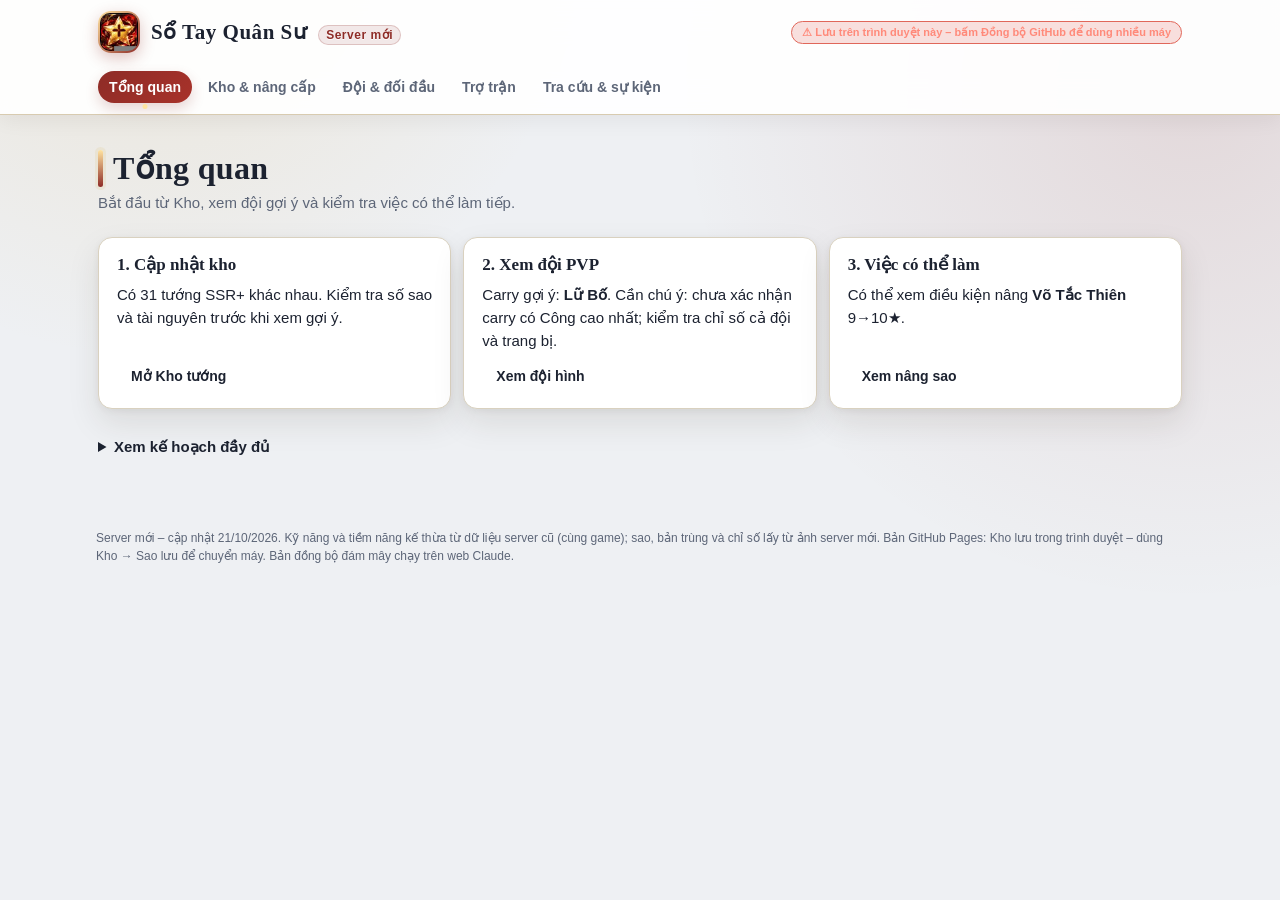
==== commit 7c8cd930: "Kho: thay toàn bộ tướng SSR+/SSR theo ảnh Túi tướng (27/11) KPATCH 2026-11-27-tui-full: 62 SSR+, 9 S" ====
--- a/index.html
+++ b/index.html
@@ -6,7 +6,7 @@
 <title>Sổ Tay Quân Sư S2</title>
 <meta name="theme-color" content="#17130f">
 <link rel="icon" href="assets/images/site-icon-fantasy.jpg">
-<link rel="stylesheet" href="style.css?v=4750acec">
+<link rel="stylesheet" href="style.css?v=0eb19499">
 </head>
 <body>
 
@@ -430,6 +430,6 @@
   <div class="dh"><div id="dlg-token"></div><div><h3 id="dlg-title"></h3><div class="meta" id="dlg-meta"></div></div><button class="x" id="dlg-x" aria-label="Đóng">×</button></div>
   <div class="db" id="dlg-body"></div>
 </dialog>
-<script src="script.js?v=4750acec"></script>
+<script src="script.js?v=0eb19499"></script>
 </body>
 </html>
